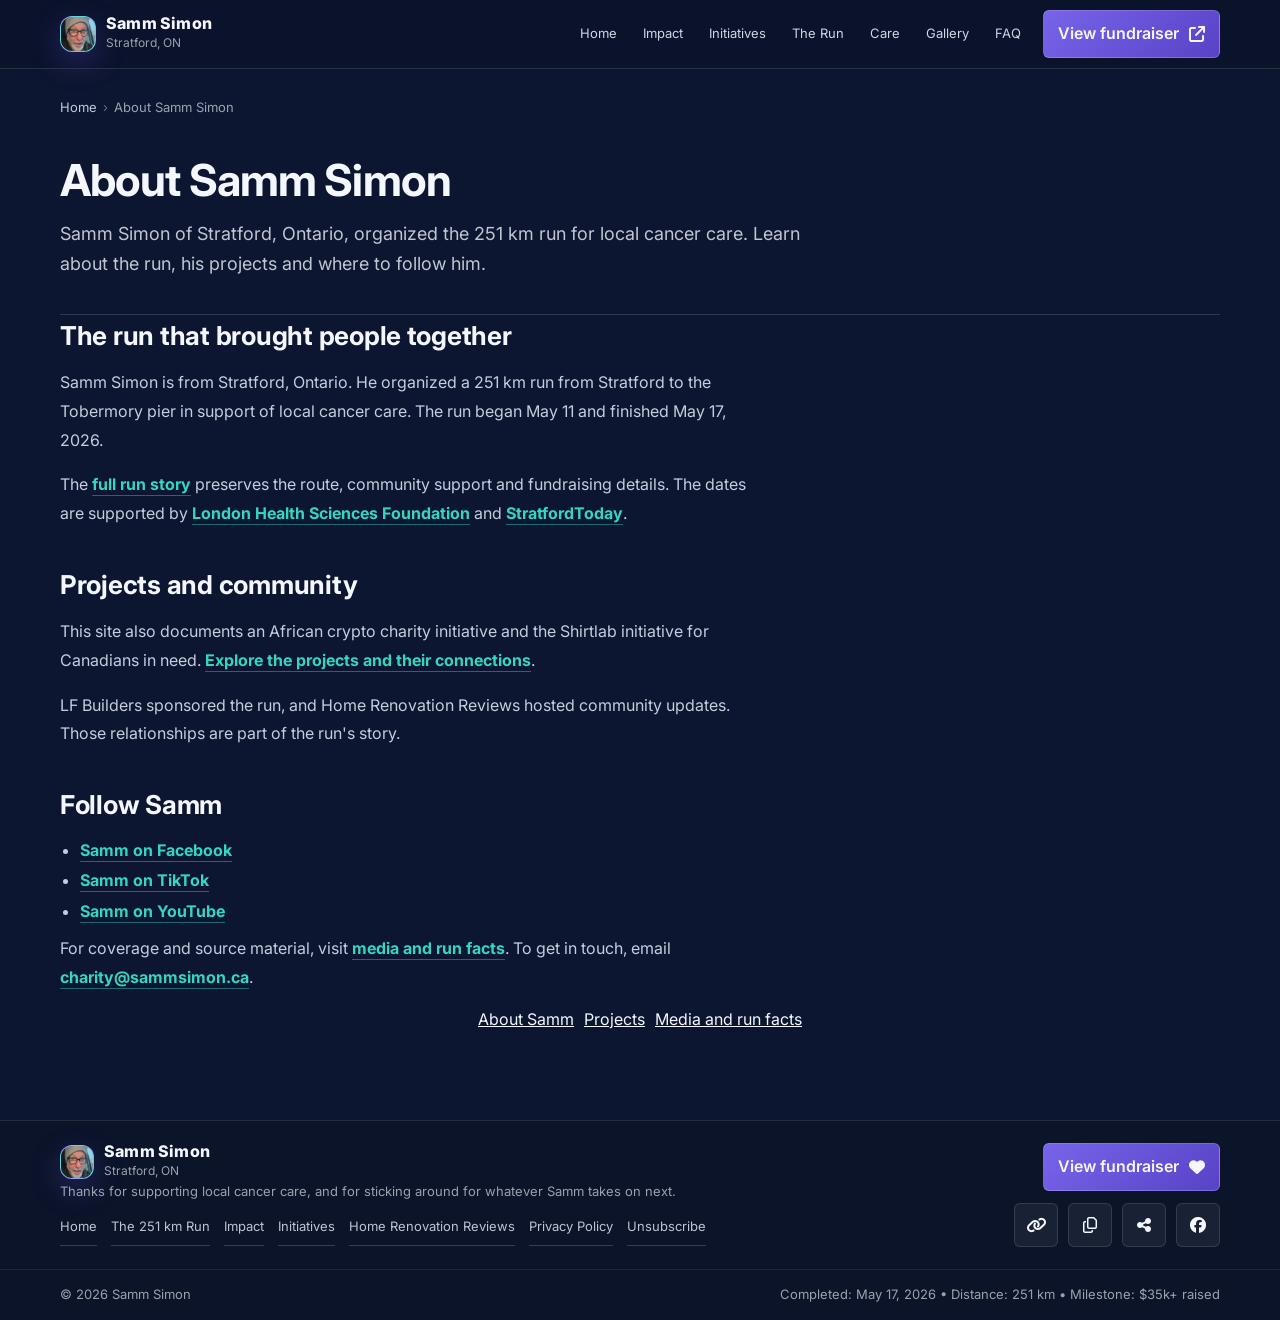
==== about.html @ cabdff44 "Preserve run references and add sourced Samm Simon hub pages" ====
<!doctype html>
<html lang="en">
	<head>
		<meta charset="utf-8" />
		<meta name="viewport" content="width=device-width, initial-scale=1" />
		<meta name="theme-color" content="#0d1630" />
		<meta name="color-scheme" content="dark" />
		<meta name="description" content="Samm Simon of Stratford, Ontario, organized the 251 km run for local cancer care. Learn about the run, his projects and where to follow him." />
		<title>About Samm Simon | Samm Simon</title>
		<link rel="canonical" href="https://sammsimon.ca/about.html" />

		<meta property="og:title" content="About Samm Simon | Samm Simon" />
		<meta property="og:description" content="Samm Simon of Stratford, Ontario, organized the 251 km run for local cancer care. Learn about the run, his projects and where to follow him." />
		<meta property="og:site_name" content="Samm Simon Charity Run" />
		<meta property="og:type" content="website" />
		<meta property="og:url" content="https://sammsimon.ca/about.html" />
		<meta property="og:image" content="https://sammsimon.ca/public/gallery/samm-meta-cancer-ribbon-responsive.png" />

		<meta name="twitter:card" content="summary_large_image" />
		<meta name="twitter:title" content="About Samm Simon | Samm Simon" />
		<meta name="twitter:description" content="Samm Simon of Stratford, Ontario, organized the 251 km run for local cancer care. Learn about the run, his projects and where to follow him." />
		<meta name="twitter:image" content="https://sammsimon.ca/public/gallery/samm-meta-cancer-ribbon-responsive.png" />

		<script type="application/ld+json">{
  "@context": "https://schema.org",
  "@type": "ProfilePage",
  "@id": "https://sammsimon.ca/about.html#webpage",
  "url": "https://sammsimon.ca/about.html",
  "name": "About Samm Simon",
  "description": "Samm Simon of Stratford, Ontario, organized the 251 km run for local cancer care. Learn about the run, his projects and where to follow him.",
  "isPartOf": {
    "@id": "https://sammsimon.ca/#website"
  },
  "about": {
    "@id": "https://sammsimon.ca/#samm"
  },
  "mainEntity": {
    "@type": "Person",
    "@id": "https://sammsimon.ca/#samm",
    "name": "Samm Simon",
    "url": "https://sammsimon.ca/"
  }
}</script>

		<link rel="icon" href="/public/gallery/samm-run-1.png" />

		<link rel="preconnect" href="https://fonts.googleapis.com" />
		<link rel="preconnect" href="https://fonts.gstatic.com" crossorigin />
		<link
			href="https://fonts.googleapis.com/css2?family=Inter:wght@400;500;600;700;800&display=swap"
			rel="stylesheet"
		/>
		<link
			href="https://fonts.googleapis.com/css2?family=Rubik:wght@400;500;600;700&display=swap"
			rel="stylesheet"
		/>

		<link
			rel="stylesheet"
			href="https://cdnjs.cloudflare.com/ajax/libs/font-awesome/6.5.2/css/all.min.css"
			integrity="sha512-SnH5WK+bZxgPHs44uWIX+LLJAJ9/2PkPKZ5QiAj6Ta86w+fsb2TkcmfRyVX3pBnMFcV7oQPJkl9QevSCWr3W6A=="
			crossorigin="anonymous"
			referrerpolicy="no-referrer"
		/>

		<link rel="stylesheet" href="/public/styles/styles.css?v=20260919-1" />
		<!-- Google tag (gtag.js) -->
		<script async src="https://www.googletagmanager.com/gtag/js?id=G-WMC7YJ90G8"></script>
		<script>
			window.dataLayer = window.dataLayer || [];
			function gtag(){dataLayer.push(arguments);}
			gtag('js', new Date());

			gtag('config', 'G-WMC7YJ90G8');
		</script>
	</head>
	<body>
		<a class="skip-link" href="#main">Skip to content</a>
		<div id="top" tabindex="-1"></div>
		<header class="site-header">
			<div class="nav-shell">
				<a class="brand" href="/" aria-label="Samm Simon home">
					<img class="brand-mark" src="/public/gallery/samm-dp.png" alt="" decoding="async" />
					<div class="brand-text">
						<div class="brand-name">Samm Simon</div>
						<div class="brand-loc">Stratford, ON</div>
					</div>
				</a>
				<nav class="site-nav" aria-label="Primary">
					<button
						class="nav-toggle"
						type="button"
						aria-label="Open navigation"
						aria-expanded="false"
						aria-controls="navLinks"
					>
						<span class="nav-toggle-lines" aria-hidden="true"></span>
					</button>
					<div class="nav-links" id="navLinks">
						<a class="nav-link" href="/">Home</a>
						<a class="nav-link" href="/#impact">Impact</a>
						<a class="nav-link" href="/#initiatives">Initiatives</a>
						<a class="nav-link" href="/#story">The Run</a>
						<a class="nav-link" href="/#care">Care</a>
						<a class="nav-link" href="/#gallery">Gallery</a>
						<a class="nav-link" href="/#faq">FAQ</a>
					</div>
				</nav>
				<div class="nav-cta">
					<a class="btn btn-primary" data-donate href="https://www.gofundme.com/f/2mspu-charity-run" target="_blank" rel="noopener noreferrer">
						View fundraiser
						<i class="fa-solid fa-arrow-up-right-from-square" aria-hidden="true"></i>
					</a>
				</div>
			</div>
		</header>

		<main id="main" class="writeup"><div class="container"><ol class="breadcrumb" aria-label="Breadcrumb"><li><a href="/">Home</a></li><li aria-current="page">About Samm Simon</li></ol><section class="writeup-hero"><h1 class="writeup-title">About Samm Simon</h1><p class="writeup-lede">Samm Simon of Stratford, Ontario, organized the 251 km run for local cancer care. Learn about the run, his projects and where to follow him.</p></section><div class="writeup-main"><section class="writeup-section"><h2>The run that brought people together</h2><p>Samm Simon is from Stratford, Ontario. He organized a 251 km run from Stratford to the Tobermory pier in support of local cancer care. The run began May 11 and finished May 17, 2026.</p><p>The <a href="initiatives/251-km-charity-run.html">full run story</a> preserves the route, community support and fundraising details. The dates are supported by <a href="https://lhsf.ca/news/stratford-man-runs-251-km-support-local-cancer-care-honour-wife">London Health Sciences Foundation</a> and <a href="https://www.stratfordtoday.ca/local-news/must-read-simon-raises-more-than-33000-with-week-long-run-from-stratford-to-tobermory-12318405">StratfordToday</a>.</p></section><section class="writeup-section"><h2>Projects and community</h2><p>This site also documents an African crypto charity initiative and the Shirtlab initiative for Canadians in need. <a href="projects.html">Explore the projects and their connections</a>.</p><p>LF Builders sponsored the run, and Home Renovation Reviews hosted community updates. Those relationships are part of the run's story.</p></section><section class="writeup-section"><h2>Follow Samm</h2><ul><li><a href="https://www.facebook.com/samm.siomon">Samm on Facebook</a></li><li><a href="https://www.tiktok.com/@sammsimon1968">Samm on TikTok</a></li><li><a href="https://www.youtube.com/@SammSimon">Samm on YouTube</a></li></ul><p>For coverage and source material, visit <a href="media.html">media and run facts</a>. To get in touch, email <a href="mailto:charity@sammsimon.ca">charity@sammsimon.ca</a>.</p></section></div><nav class="hero-ctas" aria-label="More about Samm"><a href="about.html">About Samm</a><a href="projects.html">Projects</a><a href="media.html">Media and run facts</a></nav></div></main>

		<footer class="footer" aria-label="Footer">
			<div class="container footer-grid">
				<div class="footer-left">
					<div class="brand brand-footer">
						<img class="brand-mark" src="/public/gallery/samm-dp.png" alt="" loading="lazy" decoding="async" />
						<div class="brand-text">
							<div class="brand-name">Samm Simon</div>
							<div class="brand-loc">Stratford, ON</div>
						</div>
					</div>
					<p class="fine">
						Thanks for supporting local cancer care, and for sticking around for whatever Samm takes on next.
					</p>
					<nav class="footer-links" aria-label="Footer">
						<a href="/">Home</a>
						<a href="/#story">The 251 km Run</a>
						<a href="/#impact">Impact</a>
						<a href="/#initiatives">Initiatives</a>
						<a href="https://home.renovation.reviews" target="_blank" rel="noopener noreferrer">Home Renovation Reviews</a>
						<a href="/policy.html">Privacy Policy</a>
						<a href="/unsubscribe.html">Unsubscribe</a>
					</nav>
				</div>

				<div class="footer-actions" aria-label="Footer actions">
					<a class="btn btn-primary" data-donate href="https://www.gofundme.com/f/2mspu-charity-run" target="_blank" rel="noopener noreferrer">
						View fundraiser
						<i class="fa-solid fa-heart" aria-hidden="true"></i>
					</a>

					<div class="share-row" aria-label="Share">
						<button class="iconbtn" type="button" data-copy-page aria-label="Copy page link">
							<i class="fa-solid fa-link" aria-hidden="true"></i>
						</button>
						<button class="iconbtn" type="button" data-copy-link aria-label="Copy GoFundMe link">
							<i class="fa-regular fa-copy" aria-hidden="true"></i>
						</button>
						<button class="iconbtn" type="button" data-share aria-label="Share this page">
							<i class="fa-solid fa-share-nodes" aria-hidden="true"></i>
						</button>
						<button class="iconbtn" type="button" data-share-facebook aria-label="Share on Facebook">
							<i class="fa-brands fa-facebook" aria-hidden="true"></i>
						</button>
					</div>
				</div>
			</div>

			<div class="footer-bottom">
				<div class="container footer-bottom-row">
					<span class="fine">© <span data-year></span> Samm Simon</span>
					<span class="fine">Completed: May 17, 2026 • Distance: 251 km • Milestone: $35k+ raised</span>
				</div>
			</div>
		</footer>

		<div class="toast" role="status" aria-live="polite" aria-atomic="true" hidden>
			<div class="toast-inner">
				<i class="fa-solid fa-circle-check" aria-hidden="true"></i>
				<span data-toast>Copied.</span>
			</div>
		</div>

		<nav class="social-flyout" data-social-flyout aria-label="Quick actions" aria-hidden="true">
			<a class="iconbtn" href="https://www.tiktok.com/@sammsimon1968" target="_blank" rel="noopener noreferrer" aria-label="TikTok">
				<i class="fa-brands fa-tiktok" aria-hidden="true"></i>
			</a>
			<a class="iconbtn" href="https://www.facebook.com/samm.siomon" target="_blank" rel="noopener noreferrer" aria-label="Facebook">
				<i class="fa-brands fa-facebook" aria-hidden="true"></i>
			</a>
			<a class="iconbtn" href="https://www.youtube.com/@SammSimon/shorts" target="_blank" rel="noopener noreferrer" aria-label="YouTube">
				<i class="fa-brands fa-youtube" aria-hidden="true"></i>
			</a>
			<a class="iconbtn" data-donate href="https://www.gofundme.com/f/2mspu-charity-run" target="_blank" rel="noopener noreferrer" aria-label="View fundraiser">
				<i class="fa-solid fa-heart" aria-hidden="true"></i>
			</a>
			<button class="iconbtn" type="button" data-share aria-label="Share this page">
				<i class="fa-solid fa-share-nodes" aria-hidden="true"></i>
			</button>
			<a class="iconbtn" href="#top" aria-label="Back to top">
				<i class="fa-solid fa-arrow-up" aria-hidden="true"></i>
			</a>
		</nav>

		<script src="/public/scripts/app.js?v=20260914-2" defer></script>
	</body>
</html>
---- public/styles/styles.css ----
:root{
	--bg:#0d1630;
	--bg2:#090f22;
	--card:rgba(255,255,255,.08);
	--card2:rgba(255,255,255,.11);
	--stroke:rgba(255,255,255,.18);
	/* Card surfaces (updated: less grey, more on-brand) */
	--rCard:18px;
	--rCardSm:14px;
	--card-surface:linear-gradient(180deg, rgba(139,123,255,.12), rgba(9,14,26,.34));
	--card-surface2:linear-gradient(180deg, rgba(255,255,255,.06), rgba(9,14,26,.32));
	--card-stroke:rgba(139,123,255,.18);
	--card-stroke2:rgba(56,230,209,.16);
	--text:#f4f7ff;
	--muted:rgba(244,247,255,.78);
	--muted2:rgba(244,247,255,.62);
	--brand:#8b7bff;
	--brand2:#38e6d1;
	--good:#43e3aa;
	--warn:#ffd166;
	--shadow:0 16px 60px rgba(0,0,0,.40);
	--shadow2:0 10px 30px rgba(0,0,0,.32);
	--r12:12px;
	--r16:16px;
	--r20:20px;
	--container:min(1120px,calc(100% - 32px));
	--focus:0 0 0 3px rgba(139,123,255,.48);
	--focus2:0 0 0 4px rgba(56,230,209,.30);
}

*{box-sizing:border-box}
html{scroll-behavior:smooth}

body{
	margin:0;
	font-family:Inter,system-ui,-apple-system,Segoe UI,Roboto,Arial,Helvetica,sans-serif;
	color:var(--text);
	background:
		radial-gradient(1100px 700px at 20% -10%,rgba(139,123,255,.30),transparent 55%),
		radial-gradient(900px 650px at 90% 10%,rgba(56,230,209,.22),transparent 55%),
		linear-gradient(180deg,var(--bg),var(--bg2) 70%,#070b12);
	min-height:100dvh;
	line-height:1.65;
}

:root{color-scheme:dark}

@media (max-width: 420px){
	:root{--container:min(1120px,calc(100% - 24px))}
}

img{max-width:100%;height:auto;display:block}
a{color:inherit}
button,input{font:inherit;color:inherit}

:focus-visible{outline:2px solid var(--brand2);outline-offset:4px}
[id]{scroll-margin-top:100px}

.skip-link{
	position:absolute;
	left:12px;
	top:12px;
	padding:10px 12px;
	border-radius:12px;
	background:rgba(0,0,0,.65);
	border:1px solid rgba(255,255,255,.18);
	transform:translateY(-180%);
	transition:transform .2s ease;
	z-index:9999;
}
.skip-link:focus{transform:translateY(0)}

.container{width:var(--container);margin:0 auto}

.site-header{
	position:sticky;
	top:0;
	z-index:2000;
	backdrop-filter:saturate(1.2) blur(10px);
	background:rgba(12,18,40,.62);
	border-bottom:1px solid rgba(255,255,255,.12);
}

.nav-shell{
	width:var(--container);
	margin:0 auto;
	display:grid;
	grid-template-columns:1fr auto auto;
	gap:12px;
	align-items:center;
	padding:10px 0;
}

.brand{display:flex;gap:10px;align-items:center;min-width:0}
.brand-mark{
	width:36px;height:36px;border-radius:12px;
	object-fit:cover;
	background:
		radial-gradient(circle at 30% 30%,rgba(255,255,255,.25),transparent 40%),
		linear-gradient(135deg,var(--brand),var(--brand2));
	border:1px solid rgba(255,255,255,.14);
	box-shadow:0 10px 30px rgba(124,92,255,.25);
}
.brand-text{min-width:0}
.brand-name{font-weight:800;letter-spacing:.2px;line-height:1.1}
.brand-loc{font-size:12px;color:var(--muted2)}

.site-nav{position:relative}

.nav-toggle{
	display:inline-flex;
	align-items:center;
	justify-content:center;
	width:44px;height:44px;
	border-radius:12px;
	background:rgba(255,255,255,.06);
	border:1px solid rgba(255,255,255,.12);
}
.nav-toggle:hover{background:rgba(255,255,255,.09)}

.nav-toggle-lines{
	width:20px;height:14px;position:relative;display:block;
}
.nav-toggle-lines::before,
.nav-toggle-lines::after{
	content:"";
	position:absolute;left:0;right:0;
	height:2px;border-radius:2px;
	background:rgba(255,255,255,.85);
	transform-origin:center;
	transition:transform .2s ease, top .2s ease, opacity .2s ease;
}
.nav-toggle-lines::before{top:2px}
.nav-toggle-lines::after{top:10px}

.nav-links{
	position:absolute;
	right:0;
	top:calc(100% + 10px);
	width:min(86vw,320px);
	padding:10px;
	border-radius:16px;
	background:rgba(9,14,26,.96);
	border:1px solid rgba(255,255,255,.12);
	box-shadow:var(--shadow2);
	display:none;
}
.nav-links.is-open{display:grid}

.nav-link{
	padding:10px 12px;
	border-radius:12px;
	text-decoration:none;
	color:rgba(234,240,255,.88);
	display:flex;
	align-items:center;
	justify-content:space-between;
	gap:10px;
}
.nav-link:hover{background:rgba(255,255,255,.07)}
.nav-link.is-active{background:rgba(124,92,255,.16);border:1px solid rgba(124,92,255,.25)}

.nav-cta{display:none}

.btn{
	display:inline-flex;
	align-items:center;
	justify-content:center;
	gap:10px;
	padding:10px 14px;
	border-radius:14px;
	border:1px solid rgba(255,255,255,.14);
	background:rgba(255,255,255,.06);
	text-decoration:none;
	cursor:pointer;
	user-select:none;
	transition:transform .15s ease, background .15s ease, border-color .15s ease;
}
.btn:hover{background:rgba(255,255,255,.09);border-color:rgba(255,255,255,.18);transform:translateY(-1px)}
.btn:active{transform:translateY(1px)}

.btn-lg{padding:12px 16px;border-radius:16px}

.btn-primary{
	background:linear-gradient(135deg,var(--brand),#4f46e5 60%,#1d4ed8);
	border-color:rgba(255,255,255,.18);
	box-shadow:0 14px 34px rgba(124,92,255,.22);
}
.btn-primary:hover{filter:saturate(1.08) brightness(1.03)}

.btn-ghost{
	background:rgba(255,255,255,.04);
	border-color:rgba(255,255,255,.12);
}

.iconbtn{
	display:inline-flex;
	align-items:center;
	justify-content:center;
	width:44px;height:44px;
	border-radius:14px;
	background:rgba(255,255,255,.06);
	border:1px solid rgba(255,255,255,.12);
	cursor:pointer;
	transition:transform .15s ease, background .15s ease;
	text-decoration:none;
}
.iconbtn:hover{background:rgba(255,255,255,.09)}
.iconbtn:active{transform:translateY(1px)}
a[data-donate],
button[data-donate]{
	position:relative;
	overflow:hidden;
	will-change:transform, box-shadow, filter;
	transition:
		transform .18s ease,
		box-shadow .22s ease,
		filter .22s ease;
}

a[data-donate]::before,
button[data-donate]::before{
	content:"";
	position:absolute;
	inset:-2px;
	background:radial-gradient(120px 70px at 20% 20%, rgba(255,255,255,.26), transparent 60%);
	opacity:0;
	transition:opacity .22s ease;
	pointer-events:none;
}

a[data-donate]::after,
button[data-donate]::after{
	content:"";
	position:absolute;
	inset:-2px;
	background:linear-gradient(110deg, transparent 0%, rgba(255,255,255,.32) 45%, transparent 60%);
	transform:translateX(-140%) skewX(-18deg);
	opacity:0;
	pointer-events:none;
}

@media (hover: hover){
	a[data-donate]:hover,
	button[data-donate]:hover{
		transform:translateY(-2px);
		box-shadow:0 16px 36px rgba(124,92,255,.24);
		filter:saturate(1.06) brightness(1.04);
	}

	a[data-donate]:hover::before,
	button[data-donate]:hover::before{opacity:1}

	a[data-donate]:hover::after,
	button[data-donate]:hover::after{
		opacity:1;
		animation:donateSheen 1.05s ease;
	}
}

a[data-donate]:focus-visible,
button[data-donate]:focus-visible{
	transform:translateY(-2px);
	box-shadow:var(--focus), var(--focus2), 0 16px 36px rgba(124,92,255,.22);
}

a[data-donate]:focus-visible::before,
button[data-donate]:focus-visible::before{opacity:1}

a[data-donate]:focus-visible::after,
button[data-donate]:focus-visible::after{
	opacity:1;
	animation:donateSheen 1.05s ease;
}

a[data-donate]:active,
button[data-donate]:active{
	transform:translateY(0) scale(.98);
	filter:saturate(1.02) brightness(.98);
	box-shadow:none;
}

@keyframes donateSheen{
	0%{transform:translateX(-140%) skewX(-18deg)}
	100%{transform:translateX(140%) skewX(-18deg)}
}

@media (prefers-reduced-motion: reduce){
	a[data-donate],
	button[data-donate]{transition:none}
	a[data-donate]::after,
	button[data-donate]::after{animation:none}
	@media (hover: hover){
		a[data-donate]:hover,
		button[data-donate]:hover{transform:none;filter:none;box-shadow:none}
	}
}

@media (max-width: 520px){
	.hero-ctas .iconbtn{display:none}
	
}

.is-nudge{
	animation:nudgePulse 1.25s ease-in-out infinite;
}

@keyframes nudgePulse{
	0%,100%{box-shadow:0 0 0 0 rgba(56,230,209,.0),0 0 0 0 rgba(139,123,255,.0)}
	50%{box-shadow:0 0 0 6px rgba(56,230,209,.10),0 0 0 12px rgba(139,123,255,.08)}
}

.section{padding:clamp(56px,6.5vw,76px) 0}
.section-head{display:grid;gap:clamp(10px,2.2vw,14px);margin-bottom: 50px;justify-items:center;text-align:center}
.section-title{margin:0;font-size:clamp(22px,3.8vw,36px);letter-spacing:-.01em;text-wrap:balance}
.big-bang-title{font-size:clamp(40px,4.2vw,44px);}
.section-sub{margin:0;color:var(--muted);max-width:70ch}

#gofundme .container{display:grid;place-items:center}

#gofundme .gfm-embed{
	width:30%;
	max-width:520px;
	min-width:360px;
	margin:0 auto;
	background:transparent;
}

#gofundme .gfm-embed iframe{
	width:100%;
	display:block;
	background:transparent;
}

@media (max-width: 1024px){
	#gofundme .gfm-embed{width:40%}
}

@media (max-width: 720px){
	#gofundme .gfm-embed{width:100%;max-width:520px;min-width:0}
}

.email-signup{padding:clamp(38px,5.2vw,58px) 0}

.email-signup-card{
	width:100%;
	max-width:880px;
	margin:18px auto 0;
	padding:clamp(18px,3.2vw,26px);
	text-align:center;
}

.email-signup-form{margin:0}

.email-signup-title{
	margin:0 0 10px;
	font-family:Rubik,Inter,system-ui,-apple-system,Segoe UI,Roboto,Arial,Helvetica,sans-serif;
	font-weight:700;
	letter-spacing:-.02em;
	font-size: clamp(20px, 4.2vw, 44px);
	line-height:1.15;
	color:rgba(234,240,255,.92);
}

.email-signup-subtitle{
	margin:0 auto 16px;
	max-width:70ch;
	font-family:Rubik,Inter,system-ui,-apple-system,Segoe UI,Roboto,Arial,Helvetica,sans-serif;
	color:rgba(234,240,255,.74);
	font-weight:500;
	font-size:clamp(14px,2.1vw,18px);
	line-height:1.7;
}

.email-signup-row{
	position:relative;
	max-width:720px;
	margin:0 auto;
}

.email-signup-input{
	font-family:Rubik,Inter,system-ui,-apple-system,Segoe UI,Roboto,Arial,Helvetica,sans-serif;
	display:block;
	width:100%;
	padding:18px 170px 18px 22px;
	min-height:68px;
	border-radius:20px;
	border:1px solid rgba(255,255,255,.10);
	background:rgba(9,14,26,.55);
	color:rgba(234,240,255,.92);
	box-shadow:0 20px 30px rgba(0,0,0,.18);
	outline:none;
}

.email-signup-input::placeholder{color:rgba(234,240,255,.52)}

.email-signup-input:focus-visible{
	box-shadow:var(--focus),var(--focus2),0 20px 30px rgba(0,0,0,.18);
}

.email-signup-button{
	font-family:Rubik,Inter,system-ui,-apple-system,Segoe UI,Roboto,Arial,Helvetica,sans-serif;
	position:absolute;
	right:10px;
	top:50%;
	transform:translateY(-50%);
	font-size:16px;
	font-weight:700;
	padding:14px 22px;
	border-radius:18px;
	border:none;
	cursor:pointer;
	background:linear-gradient(135deg,rgba(45,212,191,.95),rgba(56,211,159,.88));
	color:#fff;
	box-shadow:0 14px 26px rgba(45,212,191,.18);
}

.email-signup-button:hover{filter:saturate(1.05)}
.email-signup-button:active{transform:translateY(calc(-50% + 1px))}

.email-signup-honeypot{position:absolute;left:-5000px}

.email-signup-fine{
	margin:12px 0 0;
	font-family:Rubik,Inter,system-ui,-apple-system,Segoe UI,Roboto,Arial,Helvetica,sans-serif;
	color:rgba(234,240,255,.60);
	font-size:13px;
	text-align:center;
}

@media (max-width: 520px){
	.email-signup-row{display:grid;gap:10px}
	.email-signup-input{padding-right:22px;min-height:60px}
	.email-signup-button{position:static;top:auto;right:auto;transform:none;width:100%}
	.email-signup-button:active{transform:translateY(1px)}
}

.socialbar{padding:26px 0}

.socialbar-card{
    padding: clamp(22px, 4.8vw, 44px);
    display: grid;
    gap: clamp(12px, 2.4vw, 16px);
    align-items: center;
}

.socialbar-copy{display:grid;gap:4px;text-align:center}
.socialbar-title{margin:0;letter-spacing:-.01em;font-size:18px}
.socialbar-sub{margin:0;color:var(--muted);font-size:13px}

.socialbar-actions{
	display:grid;
	grid-template-columns:repeat(auto-fit, minmax(190px, 1fr));
	gap:clamp(10px,2.2vw,14px);
	align-items:stretch;
	justify-items:stretch;
}

@media (max-width: 420px){
	.socialbar-actions{grid-template-columns:repeat(auto-fit, minmax(150px, 1fr))}
}

.socialbar-action{
	position:relative;
	overflow:hidden;
	width:100%;
	display:inline-flex;
	align-items:center;
	justify-content:center;
	gap:12px;
	min-height:58px;
	padding:14px 16px;
	border-radius:var(--rCardSm);
	background:linear-gradient(180deg, rgba(255,255,255,.08), rgba(9,14,26,.26));
	border:1px solid rgba(139,123,255,.18);
	text-decoration:none;
	cursor:pointer;
	font-size:16px;
	font-weight:850;
	letter-spacing:.01em;
	color:rgba(234,240,255,.92);
	will-change:transform, box-shadow, filter;
	transition:
		transform .32s cubic-bezier(.22,1,.36,1),
		box-shadow .32s cubic-bezier(.22,1,.36,1),
		background .22s ease,
		border-color .22s ease,
		filter .32s cubic-bezier(.22,1,.36,1);
}

.socialbar-action::before{
	content:"";
	position:absolute;
	inset:-2px;
	background:radial-gradient(180px 110px at 24% 22%, rgba(255,255,255,.22), transparent 62%);
	opacity:0;
	transition:opacity .28s ease;
	pointer-events:none;
}

.socialbar-action::after{
	content:"";
	position:absolute;
	inset:-2px;
	background:linear-gradient(110deg, transparent 0%, rgba(255,255,255,.26) 45%, transparent 60%);
	transform:translateX(-140%) skewX(-18deg);
	opacity:0;
	pointer-events:none;
}

@media (hover: hover){
	.socialbar-action:hover{
		transform:translateY(-3px);
		background:linear-gradient(180deg, rgba(255,255,255,.10), rgba(9,14,26,.24));
		border-color:rgba(56,230,209,.22);
		filter:saturate(1.05) brightness(1.04);
		box-shadow:0 18px 46px rgba(0,0,0,.34), 0 0 0 1px rgba(56,230,209,.10), 0 0 26px rgba(56,230,209,.10);
	}
	.socialbar-action:hover::before{opacity:1}
	.socialbar-action:hover::after{opacity:1;animation:donateSheen 1.05s ease}
}

.socialbar-action:focus-visible{
	transform:translateY(-2px);
	border-color:rgba(56,230,209,.26);
	box-shadow:var(--focus), var(--focus2), 0 18px 46px rgba(0,0,0,.30);
}

.socialbar-action:focus-visible::before{opacity:1}
.socialbar-action:focus-visible::after{opacity:1;animation:donateSheen 1.05s ease}

.socialbar-action:active{
	transform:translateY(0) scale(.985);
	filter:saturate(1.02) brightness(.99);
	box-shadow:none;
}

.social-flyout{
	position:fixed;
	right:16px;
	bottom:16px;
	z-index:3500;
	display:flex;
	flex-wrap:nowrap;
	justify-content:flex-end;
	gap:clamp(6px,2.4vw,10px);
	padding:clamp(6px,2.4vw,10px);
	background:rgba(9,14,26,.82);
	border:1px solid rgba(255,255,255,.12);
	box-shadow:var(--shadow2);
	max-width:calc(100vw - 24px);
	overflow-x:auto;
	overflow-y:hidden;
	-webkit-overflow-scrolling:touch;
	overscroll-behavior-x:contain;
	opacity:0;
	transform:translateY(14px);
	pointer-events:none;
	transition:opacity .2s ease, transform .2s ease;
}

@supports (right: max(0px, env(safe-area-inset-right))){
	.social-flyout{
		right:max(12px, env(safe-area-inset-right));
		bottom:max(12px, env(safe-area-inset-bottom));
	}
}

.social-flyout .iconbtn{
	width:clamp(36px,10.5vw,44px);
	height:clamp(36px,10.5vw,44px);
}

.social-flyout.is-visible{
	opacity:1;
	transform:translateY(0);
	pointer-events:auto;
}

@media (max-width: 520px){
	.social-flyout{
		right:12px;
		bottom:12px;
		max-width:calc(100vw - 20px);
	}
}

@media (max-width: 380px){
	.social-flyout{
		right:10px;
		bottom:10px;
		max-width:calc(100vw - 16px);
	}
}

.hero{
	position:relative;
	padding:28px 0 18px;
	overflow:hidden;
}

.hero-grid{display:grid;gap:16px;position:relative;z-index:1}

.hero-copy{text-align:center}

.kicker{
	margin:0;
	font-size:12px;
	letter-spacing:.18em;
	text-transform:uppercase;
	color:rgba(234,240,255,.70);
}

.hero-title{
	margin:0;
	font-size:clamp(30px,6.5vw,52px);
	letter-spacing:-.02em;
	line-height:1.08;
	text-wrap:balance;
}

.hero-sub{margin:20px;color:var(--muted);max-width:62ch;font-size:clamp(14px,2.5vw,18px)}

.hero-ctas{display:flex;flex-wrap:wrap;gap:10px;margin-top:14px;justify-content:center}

.hero-ctas .btn{flex:1 1 220px}

.chips{
	display:grid;
	grid-template-columns:repeat(auto-fit, minmax(90px, 1fr));
	gap:clamp(10px,2.4vw,14px);
	margin-top:16px;
}

.chip{
	position:relative;
	overflow:hidden;
	padding:clamp(14px,2.8vw,18px);
	transform-style:preserve-3d;
	transition:transform .2s ease, border-color .2s ease, background .2s ease, box-shadow .2s ease;
}

.chip::before{
	content:"";
	position:absolute;
	inset:-1px;
	border-radius:inherit;
	background:linear-gradient(135deg,rgba(124,92,255,.24),rgba(45,212,191,.16),rgba(255,255,255,.06));
	opacity:.35;
	pointer-events:none;
	mask:
		linear-gradient(#000,#000) content-box,
		linear-gradient(#000,#000);
	-webkit-mask:
		linear-gradient(#000,#000) content-box,
		linear-gradient(#000,#000);
	padding:1px;
	mask-composite:exclude;
	-webkit-mask-composite:xor;
}

.chip::after{
	content:"";
	position:absolute;
	left:-30%;
	top:-60%;
	width:140%;
	height:220%;
	background:linear-gradient(115deg,transparent,rgba(255,255,255,.10),transparent);
	transform:translateX(-45%) rotate(8deg);
	opacity:0;
	pointer-events:none;
	transition:opacity .2s ease, transform .35s ease;
}

.chip:hover{
	transform:translateY(-2px);
	border-color:rgba(255,255,255,.18);
	box-shadow:0 16px 42px rgba(0,0,0,.36);
}

.chip:hover::after{
	opacity:1;
	transform:translateX(35%) rotate(8deg);
}

.chip:focus-visible{
	box-shadow:var(--focus),var(--focus2),0 16px 42px rgba(0,0,0,.36);
}

.chip-top{font-size:12px;color:var(--muted2);letter-spacing:.08em;text-transform:uppercase}
.chip-value{margin-top:6px;font-weight:800;font-size:14px;letter-spacing:-.01em;line-height:1.25;text-wrap:balance}

.chip-value .num{
	font-weight:950;
	letter-spacing:-.03em;
}

.trust-row{display:flex;flex-wrap:wrap;gap:10px;justify-content:center}
.trust-row[data-marquee]{
	overflow:hidden;
	width:var(--container);
	max-width:100%;
	margin:14px auto 0;
}
.trust-row[data-marquee] .trust-pill{flex:0 0 auto}

.mission-marquee{
	/* width:100%; */
	padding:12px 0;
}

.mission-marquee .trust-row[data-marquee]{
	max-width:none;
	margin:0 auto;
	padding:0 16px;
}

@media (max-width: 420px){
	.mission-marquee .trust-row[data-marquee]{padding:0 12px}
}
.trust-pill{
	display:inline-flex;align-items:center;gap:15px;
	padding:10px 12px;border-radius:999px;
	color:rgba(234,240,255,.86);
	font-weight:600;
	font-size:30px;
}

.hero-media{min-height:0}

.video-card{
	background:var(--card-surface);
	border:1px solid var(--card-stroke);
	box-shadow:var(--shadow);
	overflow:hidden;
}

.video-top{display:flex;align-items:center;justify-content:space-between;gap:10px;padding:12px 12px 10px}
.video-label{display:flex;align-items:center;gap:10px;font-weight:700}
.video-label i{color:#ff3b30}
.video-load{
	border-radius:14px;
	border:1px solid rgba(255,255,255,.14);
	background:rgba(255,255,255,.06);
	padding:10px 12px;
	display:inline-flex;gap:10px;align-items:center;
	cursor:pointer;
}
.video-load:hover{background:rgba(255,255,255,.09)}

.video-frame{position:relative;aspect-ratio:16/9;background:rgba(0,0,0,.25)}

.video-poster{
	position:absolute;inset:0;
	display:grid;place-items:center;
	width:100%;
	padding:0;
	border:0;
	cursor:pointer;
	text-align:left;
	background:
		linear-gradient(180deg,rgba(0,0,0,.10),rgba(0,0,0,.55)),
		radial-gradient(900px 520px at 20% 10%,rgba(124,92,255,.30),transparent 60%),
		radial-gradient(900px 520px at 80% 20%,rgba(45,212,191,.22),transparent 62%),
		url("/public/gallery/samm-mq-video-image-update.png");
	background-size:cover;
	background-position:center;
}

.video-poster:focus-visible{box-shadow:var(--focus),var(--focus2)}

.poster-glow{
    position: absolute;
    inset: -30%;
    background: radial-gradient(circle at 12% 24%, 
color-mix(in srgb, var(--warn) 72%, transparent), transparent 38%), radial-gradient(circle at 56% 42%, 
color-mix(in srgb, var(--brand2) 17%, transparent), transparent 4%), radial-gradient(circle at 50% 50%, 
color-mix(in srgb, var(--brand) 29%, transparent), transparent 9%), conic-gradient(from 112deg, 
color-mix(in srgb, var(--brand) 9%, transparent), 
color-mix(in srgb, var(--warn) 8%, transparent), 
color-mix(in srgb, var(--brand2) 18%, transparent), 
color-mix(in srgb, var(--brand) 2%, transparent));
    filter: blur(52px) saturate(1.12);
    opacity: .62;
    mix-blend-mode: screen;
    transform-origin: 6% 2%;
    will-change: transform, opacity, filter;
    animation: posterFlamePulse 0.2s ease-in-out infinite, posterFlameFlicker -2.66s steps(2, end) infinite, posterFlameDrift 49.8s ease-in-out infinite;
}

@keyframes posterFlamePulse{
	0%,100%{transform:scale(1);opacity:.56;filter:blur(50px) saturate(1.08)}
	50%{transform:scale(1.09);opacity:.8;filter:blur(60px) saturate(1.26)}
}

@keyframes posterFlameFlicker{
	0%{opacity:.66}
	50%{opacity:.8}
	100%{opacity:.62}
}

@keyframes posterFlameDrift{
	0%,100%{transform:translate(-1.5%,1.5%) rotate(-1deg)}
	50%{transform:translate(1.8%,-1.2%) rotate(1deg)}
}

.poster-text{position:relative;text-align:left;width:min(86%,520px)}
.poster-title{font-weight:900;letter-spacing:-.02em;font-size:clamp(18px,3.8vw,28px)}
.poster-sub{margin-top:6px;color:var(--muted)}

.noscript-frame iframe,
.video-frame iframe{
	position:absolute;
	inset:0;
	width:100%;
	height:100%;
	border:0;
}

.hero-bg{position:absolute;inset:0;pointer-events:none}
.hero-gridlines{
	position:absolute;inset:0;
	background:
		linear-gradient(to right,rgba(255,255,255,.06) 1px,transparent 1px),
		linear-gradient(to bottom,rgba(255,255,255,.06) 1px,transparent 1px);
	background-size:64px 64px;
	opacity:.08;
	mask-image:radial-gradient(circle at 50% 15%,#000 40%,transparent 70%);
}
.hero-orb{position:absolute;border-radius:999px;filter:blur(40px);opacity:.55}
.orb-a{width:320px;height:320px;left:-120px;top:-120px;background:rgba(124,92,255,.55)}
.orb-b{width:260px;height:260px;right:-120px;top:60px;background:rgba(45,212,191,.45)}
.orb-c{width:220px;height:220px;left:30%;bottom:-120px;background:rgba(56,211,159,.35)}

.story-grid{display:grid;gap:clamp(12px,2.6vw,18px)}

.story-media-grid{
	display:grid;
	gap:clamp(12px,2.4vw,18px);
	margin-top:clamp(14px,2.8vw,22px);
}

.story-widget{
	padding:clamp(16px,2.8vw,22px);
	/* border-radius:var(--rCard); */
	/* background:var(--card-surface2); */
	border-left:1px solid rgba(255,255,255,.12);
	/* box-shadow:var(--shadow2); */
	display:grid;
	gap:12px;
}

.story-widget-head{
	display:flex;
	align-items:center;
	justify-content:space-between;
	gap:12px;
	flex-wrap:wrap;
}

.story-widget h3{margin:0;font-size:18px;letter-spacing:-.01em}

.story-widget-link{
	color:rgba(56,230,209,.92);
	font-weight:700;
	text-decoration:none;
	border-bottom:1px solid rgba(56,230,209,.4);
	padding-bottom:2px;
}

.story-widget-link:hover{color:#8effef;border-bottom-color:rgba(142,255,239,.75)}

.story-widget-thumb{
	display:block;
	position:relative;
	aspect-ratio:16/9;
	overflow:hidden;
	border-radius:14px;
	border:1px solid rgba(255,255,255,.12);
	background:rgba(0,0,0,.2);
}

.story-widget-thumb img{
	position:absolute;
	inset:0;
	width:100%;
	height:100%;
	display:block;
	object-fit:cover;
}

.story-widget-frame{
	position:relative;
	aspect-ratio:16/9;
	overflow:hidden;
	border-radius:14px;
	background:rgba(0,0,0,.25);
	border:1px solid rgba(255,255,255,.12);
}

.story-widget-frame-audio{aspect-ratio:16/10}

.story-widget-frame iframe{
	position:absolute;
	inset:0;
	width:100%;
	height:100%;
	border:0;
}

.story-widget-caption{
	margin:0;
	color:rgba(234,240,255,.80);
	font-size:14px;
	line-height:1.55;
}

#care{
	position:relative;
	overflow:clip;
	isolation:isolate;
}

#care::before,
#care::after{
	content:"";
	position:absolute;
	pointer-events:none;
	z-index:0;
}

#care::before{
	inset:10% -14% auto;
	height:72%;
	background:
		radial-gradient(42% 58% at 16% 36%, rgba(56,230,209,.20), transparent 70%),
		radial-gradient(50% 60% at 84% 18%, rgba(139,123,255,.20), transparent 72%),
		radial-gradient(40% 56% at 52% 78%, rgba(251,191,36,.14), transparent 76%);
	filter:blur(30px) saturate(1.05);
	opacity:.72;
	transform:translateZ(0);
}

#care::after{
	inset:14% 4% 8%;
	border-radius:34px;
	background:
		linear-gradient(140deg, rgba(255,255,255,.05), rgba(255,255,255,0) 40%),
		repeating-linear-gradient(90deg, rgba(255,255,255,.04) 0 1px, transparent 1px 68px),
		repeating-linear-gradient(180deg, rgba(255,255,255,.03) 0 1px, transparent 1px 68px);
	mask-image:radial-gradient(120% 100% at 50% 0%, #000 55%, transparent 100%);
	opacity:.18;
}

#care .container{
	position:relative;
	z-index:1;
	padding:clamp(20px,4vw,34px);
	background:
		linear-gradient(165deg, rgba(13,22,48,.78) 0%, rgba(9,14,26,.92) 52%, rgba(6,10,18,.95) 100%),
		radial-gradient(120% 90% at 0% 0%, rgba(139,123,255,.17), transparent 58%),
		radial-gradient(110% 88% at 100% 0%, rgba(56,230,209,.14), transparent 60%);
	border:1px solid rgba(255,255,255,.10);
	box-shadow:
		0 28px 80px rgba(0,0,0,.38),
		inset 0 1px 0 rgba(255,255,255,.10),
		inset 0 -40px 90px rgba(2,6,16,.40);
	backdrop-filter:blur(8px) saturate(1.04);
	overflow:hidden;
	isolation:isolate;
}

#care .container::before,
#care .container::after{
	content:"";
	position:absolute;
	pointer-events:none;
	z-index:0;
}

#care .container::before{
	inset:0;
	border-radius:inherit;
	padding:1px;
	background:linear-gradient(130deg, rgba(56,230,209,.34), rgba(139,123,255,.28), rgba(255,255,255,.12));
	mask:
		linear-gradient(#000,#000) content-box,
		linear-gradient(#000,#000);
	-webkit-mask:
		linear-gradient(#000,#000) content-box,
		linear-gradient(#000,#000);
	mask-composite:exclude;
	-webkit-mask-composite:xor;
	opacity:.85;
}

#care .container::after{
	width:56%;
	height:48%;
	top:-18%;
	right:-8%;
	background:radial-gradient(circle at center, rgba(56,230,209,.26), rgba(56,230,209,0) 70%);
	filter:blur(30px);
	opacity:.54;
}

#care .section-head,
#care .care-grid,
#care .beneficiary-block,
#care .callout,
#care .section-divider{
	position:relative;
	z-index:1;
}

.care-grid{
	display:grid;
	gap:clamp(12px,2.4vw,16px);
	grid-template-columns:1fr;
}
@media (min-width: 560px){
	.care-grid{ grid-template-columns:repeat(2,1fr); } 
}
@media (min-width: 1024px){
	.care-grid{ grid-template-columns:repeat(4,1fr); } 
}

.care-card{
	padding:clamp(18px,3vw,22px);
	border-radius:20px;
	background:
		linear-gradient(165deg, rgba(255,255,255,.08), rgba(14,20,34,.46) 70%),
		radial-gradient(110% 90% at 0% 0%, rgba(56,230,209,.12), transparent 55%);
	border:1px solid rgba(255,255,255,.12);
	box-shadow:0 18px 42px rgba(0,0,0,.26);
	position:relative;
	overflow:hidden;
}

.care-card::after{
	content:"";
	position:absolute;
	inset:auto -10% -50% -10%;
	height:70%;
	background:radial-gradient(60% 100% at 50% 100%, rgba(139,123,255,.20), transparent 72%);
	pointer-events:none;
	opacity:.65;
}

.care-card h3{margin:0 0 8px;letter-spacing:-.01em}
.care-card p{margin:0;color:rgba(234,240,255,.80)}

.ribbon-badge{
	--rb1:rgba(124,92,255,.70);
	--rb2:rgba(45,212,191,.45);
	position:relative;
	width:44px;
	height:44px;
	border-radius:16px;
	display:grid;
	place-items:center;
	background:rgba(255,255,255,.08);
	border:1px solid rgba(255,255,255,.12);
	overflow:hidden;
	margin-bottom:10px;
}

.ribbon-badge::before{
	content:"";
	position:absolute;
	inset:-1px;
	background:
		radial-gradient(circle at 25% 20%,rgba(255,255,255,.18),transparent 55%),
		linear-gradient(135deg,var(--rb1),var(--rb2));
	opacity:.85;
	pointer-events:none;
}

.ribbon-badge i{
	position:relative;
	color:rgba(255,255,255,.92);
	filter:drop-shadow(0 10px 16px rgba(0,0,0,.35));
}

.ribbon-pink{--rb1:rgba(236,72,153,.80);--rb2:rgba(168,85,247,.45)}
.ribbon-teal{--rb1:rgba(45,212,191,.78);--rb2:rgba(59,130,246,.40)}
.ribbon-gold{--rb1:rgba(251,191,36,.85);--rb2:rgba(245,158,11,.45)}
.ribbon-lav{--rb1:rgba(167,139,250,.85);--rb2:rgba(124,92,255,.45)}

.beneficiary-block{margin-top:clamp(16px,3vw,22px)}

.beneficiary-head{
	display:grid;
	gap:6px;
	justify-items:center;
	text-align:center;
	margin-top:clamp(18px,3vw,24px);
}

.beneficiary-title{margin:0;letter-spacing:-.01em;font-size:20px}

.beneficiary-grid{
	display:grid;
	gap:clamp(12px,2.4vw,16px);
	margin-top:14px;
	grid-template-columns:1fr;
}
@media (min-width: 700px){
	.beneficiary-grid{ grid-template-columns:repeat(1,1fr); }
}
@media (min-width: 1100px){
	.beneficiary-grid{ grid-template-columns:repeat(3,1fr); } 
}

.beneficiary-card{
	padding:clamp(18px,3vw,22px);
	display:grid;
	gap:15px;
	border-radius:20px;
	background:
		linear-gradient(170deg, rgba(255,255,255,.07), rgba(12,18,32,.44) 72%),
		radial-gradient(120% 85% at 100% 0%, rgba(56,230,209,.10), transparent 58%);
	border:1px solid rgba(255,255,255,.11);
	box-shadow:0 16px 40px rgba(0,0,0,.24);
}

.beneficiary-top{display:flex;align-items:center;justify-content:space-between;gap:12px}

.beneficiary-id{display:flex;align-items:center;gap:12px;min-width:0}

.beneficiary-text{min-width:0}

.beneficiary-name{font-weight:950;letter-spacing:-.01em;line-height:1.15}
.beneficiary-sub{font-size:13px;color:var(--muted2);margin-top:2px}

.beneficiary-points{
	margin:0;
	padding:0;
	list-style:none;
	display:grid;
	gap:10px;
}

.beneficiary-points li{
	display:flex;
	gap:10px;
	align-items:flex-start;
	color:rgba(234,240,255,.80);
	font-size: 1rem;
}

.beneficiary-points i{color:rgba(234,240,255,.70);margin-top:2px}

@media (max-width: 520px){
	.beneficiary-top{align-items:flex-start}
	#care::after{inset:16% 2% 10%}
	#care .container{padding:clamp(16px,4.8vw,24px);}
}

.card{
	padding:clamp(30px,3vw,22px);
	border:1px solid var(--card-stroke);
	box-shadow:0 10px 30px rgba(0,0,0,.24);
}

.card h3{margin:0 0 10px;font-size:18px;letter-spacing:-.01em}
.card p{margin:0 0 10px;color:rgba(234,240,255,.80)}
.card p:last-child{margin-bottom:0}

.checks{margin:12px;padding:0;list-style:none;display:grid;gap:10px}
.checks i{color:var(--good)}

.fine{color:var(--muted2);font-size:13px;margin:0}

.countdown-wrap{
    padding: clamp(18px, 3vw, 22px);
    display: grid;
    gap: clamp(14px, 2.8vw, 18px);
}

.scroll-runner{
	position:fixed;
	right:clamp(8px,1.8vw,20px);
	top:120px;
	width:clamp(34px,4.2vw,46px);
	height:clamp(34px,4.2vw,46px);
	z-index:3200;
	pointer-events:none;
	opacity:0;
	transform:translateX(8px) scale(.92);
	transition:opacity .22s ease, transform .22s ease;
	will-change:top, transform, opacity;
}

.scroll-runner.is-visible{
	opacity:.96;
	transform:translateX(0) scale(1);
}

.scroll-runner-shell{
	position:relative;
	width:100%;
	height:100%;
	display:grid;
	place-items:center;
	border-radius:999px;
	border:1px solid rgba(255,255,255,.20);
	background:linear-gradient(145deg, rgba(139,123,255,.78), rgba(56,230,209,.72));
	box-shadow:0 10px 22px rgba(0,0,0,.34), 0 0 0 1px rgba(255,255,255,.08) inset;
	animation:runnerFloat 1.1s ease-in-out infinite;
	overflow:visible;
}

.scroll-runner-shell::before,
.scroll-runner-shell::after{
	content:"";
	position:absolute;
	left:-16px;
	top:50%;
	height:2px;
	border-radius:999px;
	transform:translateY(-50%);
	background:linear-gradient(90deg, transparent, rgba(56,230,209,.72));
	opacity:.75;
	animation:runnerTrail .5s linear infinite;
}

.scroll-runner-shell::before{width:14px}
.scroll-runner-shell::after{width:8px;left:-10px;animation-delay:.16s;opacity:.58}

.scroll-runner-icon{
	font-size:clamp(14px,1.8vw,20px);
	color:rgba(246,250,255,.98);
	filter:drop-shadow(0 3px 8px rgba(0,0,0,.34));
	transform-origin:center;
	animation:runnerStride .36s ease-in-out infinite, runnerLean .9s ease-in-out infinite;
}

.scroll-runner.is-reverse .scroll-runner-icon{transform:scaleX(-1)}
.scroll-runner.is-reverse .scroll-runner-shell::before,
.scroll-runner.is-reverse .scroll-runner-shell::after{
	left:auto;
	right:-16px;
	background:linear-gradient(270deg, transparent, rgba(56,230,209,.72));
}

@keyframes runnerStride{
	0%,100%{translate:0 0}
	50%{translate:0 -1px}
}

@keyframes runnerLean{
	0%,100%{rotate:0deg}
	50%{rotate:-6deg}
}

@keyframes runnerFloat{
	0%,100%{transform:translateY(0)}
	50%{transform:translateY(-2px)}
}

@keyframes runnerTrail{
	0%{opacity:.15;transform:translateY(-50%) scaleX(.55)}
	100%{opacity:.85;transform:translateY(-50%) scaleX(1)}
}

@media (max-width: 520px){
	.scroll-runner{
		right:8px;
		width:36px;
		height:36px;
	}
}

@media (prefers-reduced-motion: reduce){
	.scroll-runner,
	.scroll-runner-shell,
	.scroll-runner-icon,
	.scroll-runner-shell::before,
	.scroll-runner-shell::after{
		animation:none !important;
		transition:none !important;
	}
}

.countdown-grid{
	display:grid;
	grid-template-columns:repeat(2,1fr);
	gap:clamp(10px,2.2vw,14px);
}

.timebox{
	padding:clamp(14px,2.6vw,18px);
	border-radius:18px;
	background:rgba(9,14,26,.55);
	border:1px solid rgba(255,255,255,.12);
}

.timeval{font-weight:900;font-size:clamp(22px,5vw,34px);letter-spacing:-.03em}
.timelabel{margin-top:2px;color:var(--muted2);font-size:12px;letter-spacing:.12em;text-transform:uppercase}

.countdown-actions{display:flex;flex-wrap:wrap;gap:10px;justify-content:center}

.community-onboarding{padding-top:clamp(12px,2vw,24px)}

.community-widget{
	position:relative;
	display:grid;
	gap:clamp(18px,3vw,28px);
	padding:clamp(22px,4vw,34px);
	overflow:hidden;
}

.community-widget::before{
	content:"";
	position:absolute;
	inset:0;
	pointer-events:none;
}

.community-copy,
.community-panel{
	position:relative;
	z-index:1;
}

.community-copy{display:grid;gap:16px}

.community-eyebrow{
	display:inline-flex;
	align-items:center;
	justify-content:center;
	width:fit-content;
	padding:8px 12px;
	border-radius:999px;
	background:rgba(56,230,209,.10);
	border:1px solid rgba(56,230,209,.20);
	color:rgba(234,240,255,.90);
	font-size:12px;
	font-weight:800;
	letter-spacing:.14em;
	text-transform:uppercase;
}

.community-points{
	display:grid;
	gap:10px;
}

.community-point{
	display:flex;
	align-items:flex-start;
	gap:12px;
	padding:14px 16px;
	border-radius:18px;
	background:rgba(255,255,255,.05);
	border:1px solid rgba(255,255,255,.10);
	color:rgba(234,240,255,.88);
}

.community-point i{
	margin-top:2px;
	color:var(--brand2);
	font-size:15px;
}

.community-actions{
	display:flex;
	flex-wrap:wrap;
	gap:12px;
}

.community-actions .btn{
	flex:1 1 220px;
	min-height:54px;
}
/* the primary Home Renovation Reviews link gets its own row so its label never wraps */
.community-actions .btn-primary{flex-basis:100%}

.community-panel{
	display:grid;
	gap:18px;
	padding:clamp(18px,3vw,24px);
	background:linear-gradient(180deg, rgba(255,255,255,.08), rgba(9,14,26,.34));
	border:1px solid rgba(139,123,255,.20);
	box-shadow:0 18px 44px rgba(0,0,0,.24);
	backdrop-filter:blur(10px);
}

.community-panel-top{
	display:flex;
	align-items:center;
	justify-content:space-between;
	gap:12px;
	flex-wrap:wrap;
}

.community-branding{
	display:flex;
	align-items:center;
	gap:12px;
}

.community-logo{
	display:grid;
	place-items:center;
	width:48px;
	height:48px;
	border-radius:16px;
	background:linear-gradient(135deg, rgba(139,123,255,.98), rgba(56,230,209,.88));
	box-shadow:0 14px 30px rgba(56,230,209,.18);
	color:#08101f;
	font-family:Rubik,Inter,system-ui,-apple-system,Segoe UI,Roboto,Arial,Helvetica,sans-serif;
	font-size:15px;
	font-weight:800;
	letter-spacing:.08em;
}

.community-panel-title{
	font-family:Rubik,Inter,system-ui,-apple-system,Segoe UI,Roboto,Arial,Helvetica,sans-serif;
	font-size:18px;
	font-weight:700;
	letter-spacing:-.02em;
	color:rgba(234,240,255,.94);
}

.community-panel-subtitle{
	color:var(--muted2);
	font-size:13px;
	letter-spacing:.08em;
	text-transform:uppercase;
}

.community-steps{display:grid;gap:12px}

.community-step{
	display:grid;
	grid-template-columns:auto 1fr;
	gap:12px;
	align-items:flex-start;
	padding:14px 0;
	border-top:1px solid rgba(255,255,255,.08);
}

.community-step:first-child{padding-top:0;border-top:0}

.community-step-num{
	display:grid;
	place-items:center;
	width:34px;
	height:34px;
	border-radius:999px;
	background:rgba(56,230,209,.12);
	border:1px solid rgba(56,230,209,.22);
	color:rgba(234,240,255,.92);
	font-weight:800;
	font-size:14px;
}

.community-step h3{
	margin:0 0 4px;
	font-size:16px;
	letter-spacing:-.01em;
}

.community-step p{
	margin:0;
	color:rgba(234,240,255,.76);
	font-size:14px;
	line-height:1.6;
}

.community-links{
	display:grid;
	grid-template-columns:repeat(2, minmax(0, 1fr));
	gap:10px;
}

.community-link{
	display:inline-flex;
	align-items:center;
	justify-content:center;
	min-height:48px;
	padding:12px 14px;
	border-radius:16px;
	background:rgba(255,255,255,.05);
	border:1px solid rgba(255,255,255,.10);
	text-decoration:none;
	font-weight:700;
	color:rgba(234,240,255,.90);
	transition:transform .18s ease, background .18s ease, border-color .18s ease;
}

.community-link:hover{
	transform:translateY(-1px);
	background:rgba(255,255,255,.08);
	border-color:rgba(56,230,209,.22);
}

.progress-grid{display:grid;gap:12px}

.card-row{display:flex;align-items:center;justify-content:space-between;gap:10px;margin-bottom:12px}
.badge{
	font-size:12px;
	padding:6px 10px;
	border-radius:999px;
	background:rgba(45,212,191,.10);
	border:1px solid rgba(45,212,191,.22);
	color:rgba(234,240,255,.90);
	white-space:nowrap;
}

.fields{display:grid;gap:10px;grid-template-columns:1fr}
.field{display:grid;gap:6px}
.field span{font-size:12px;color:var(--muted2);letter-spacing:.06em;text-transform:uppercase}
.field input{
	width:100%;
	padding:10px 12px;
	border-radius:14px;
	background:rgba(255,255,255,.06);
	border:1px solid rgba(255,255,255,.14);
	outline:none;
}
.field input:focus-visible{box-shadow:var(--focus),var(--focus2)}

.meter{margin-top:12px;display:grid;gap:10px}
.meter-bar{
	height:12px;
	border-radius:999px;
	background:rgba(255,255,255,.08);
	border:1px solid rgba(255,255,255,.10);
	overflow:hidden;
}
.meter-fill{
	height:100%;
	width:0%;
	border-radius:999px;
	background:linear-gradient(90deg,var(--brand),var(--brand2));
}
.meter-meta{display:flex;align-items:center;justify-content:space-between;gap:10px}
.meter-text{color:rgba(234,240,255,.78);font-weight:600;font-size:13px}

.callout{
	margin-top:14px;
	padding:16px;
	display:grid;
	gap:12px;
	align-items:center;
}
.callout-icon{width:44px;height:44px;border-radius:16px;display:grid;place-items:center;background:rgba(255,255,255,.08);border:1px solid rgba(255,255,255,.12)}
.callout-copy h3{margin:0 0 6px;letter-spacing:-.01em}
.callout-copy p{margin:0;color:var(--muted)}
.callout-actions{display:flex;gap:10px;flex-wrap:wrap;justify-content:center}

.section-divider{
	border:0;
	height:38px;
	width:min(1100px,92vw);
	margin:clamp(13px,5vw,10px) auto;
	/* background:linear-gradient(90deg, transparent, rgba(124,92,255,.20), rgba(45,212,191,.18), rgba(255,255,255,.10), rgba(45,212,191,.18), rgba(124,92,255,.20), transparent); */
	filter:drop-shadow(0 10px 18px rgba(0,0,0,.35));
	position:relative;
	opacity:.9;
}

.section-divider::before{
	content:"";
	position:absolute;
	left:50%;
	top:50%;
	transform:translate(-50%,-56%);
	width:18px;
	height:27px;
	background-image:url("data:image/svg+xml,%3Csvg%20width%3D%27200%27%20height%3D%27300%27%20viewBox%3D%270%200%20200%20300%27%20xmlns%3D%27http%3A//www.w3.org/2000/svg%27%3E%3Cpath%20d%3D%27M100%2C20%20C140%2C20%20170%2C60%20170%2C100%20C170%2C130%20150%2C170%20120%2C200%20L160%2C280%20L110%2C280%20L85%2C230%20L60%2C280%20L10%2C280%20L50%2C200%20C20%2C170%200%2C130%200%2C100%20C0%2C60%2030%2C20%2070%2C20%20Z%20M100%2C60%20C85%2C60%2070%2C75%2070%2C95%20C70%2C115%2085%2C140%20100%2C165%20C115%2C140%20130%2C115%20130%2C95%20C130%2C75%20115%2C60%20100%2C60%20Z%27%20fill%3D%27black%27%20stroke%3D%27black%27%20stroke-width%3D%272%27/%3E%3C/svg%3E");
	background-repeat:no-repeat;
	background-size:100% 100%;
	background-position:center;
	filter:invert(1) brightness(1.04) drop-shadow(0 2px 8px rgba(56,230,209,.34));
	opacity:.86;
	pointer-events:none;
	z-index:1;
	animation:ribbonBob 2.9s ease-in-out infinite, ribbonGlow 2.9s ease-in-out infinite;
}

.section-divider::after{
	content:"";
	position:absolute;
	left:50%;
	top:50%;
	transform:translate(-50%,-50%);
	width:min(680px,70vw);
	height:14px;
	background:radial-gradient(circle at center, rgba(45,212,191,.18), transparent 70%);
	pointer-events:none;
}

@keyframes ribbonBob{
	0%,100%{transform:translate(-50%,-56%) scale(1)}
	50%{transform:translate(-50%,-63%) scale(1.06)}
}

@keyframes ribbonGlow{
	0%,100%{opacity:.72}
	50%{opacity:.96}
}

.route-card{
	padding:clamp(18px,3vw,22px);
	position:relative;
	overflow:hidden;
}

.route-card::before{
	content:"";
	position:absolute;
	inset:-2px;
	border-radius:inherit;
	background:linear-gradient(
		135deg,
		rgba(124,92,255,.55),
		rgba(45,212,191,.45),
		rgba(56,211,159,.40),
		rgba(124,92,255,.55)
	);
	background-size:220% 220%;
	opacity:.35;
	pointer-events:none;
	animation:routeBorderShift 8s ease-in-out infinite;
	mask:
		linear-gradient(#000,#000) content-box,
		linear-gradient(#000,#000);
	-webkit-mask:
		linear-gradient(#000,#000) content-box,
		linear-gradient(#000,#000);
	padding:2px;
	mask-composite:exclude;
	-webkit-mask-composite:xor;
}

@keyframes routeBorderShift{
	0%{background-position:0% 50%}
	50%{background-position:100% 50%}
	100%{background-position:0% 50%}
}

.route-card::after{
	content:"";
	position:absolute;
	inset:-1px;
	border-radius:inherit;
	background:linear-gradient(135deg,rgba(124,92,255,.25),rgba(45,212,191,.16),rgba(255,255,255,.06));
	opacity:.35;
	pointer-events:none;
	mask:
		linear-gradient(#000,#000) content-box,
		linear-gradient(#000,#000);
	-webkit-mask:
		linear-gradient(#000,#000) content-box,
		linear-gradient(#000,#000);
	padding:1px;
	mask-composite:exclude;
	-webkit-mask-composite:xor;
}

.route-figure{margin:0;display:grid;gap:12px;justify-items:center}
.route-img{
	width:100%;
	margin:0 auto;
	height:auto;
	display:block;
	border-radius:20px;
	border:1px solid rgba(255,255,255,.10);
	background:rgba(9,14,26,.35);
	box-shadow:0 18px 45px rgba(0,0,0,.35);
}
.route-card.route-image{margin-left:auto;margin-right:auto}
.route-caption{
	text-align:center;
	color:rgba(234,240,255,.82);
	font-weight:800;
	letter-spacing:-.01em;
	font-size:clamp(10px,2.1vw,15px);
}

.route-card.popout{
	will-change:transform;
}

@media (prefers-reduced-motion: reduce){
	.route-card::before{animation:none}
}

.route-legend{display:flex;flex-wrap:wrap;gap:10px;margin-bottom:12px;justify-content:center}
.legend-pill{
	display:inline-flex;align-items:center;gap:10px;
	padding:10px 12px;border-radius:999px;
	background:rgba(9,14,26,.55);
	border:1px solid rgba(255,255,255,.12);
	color:rgba(234,240,255,.86);
	font-weight:700;font-size:13px;
}

.dot{width:10px;height:10px;border-radius:999px}
.dot-a{background:linear-gradient(180deg,#a78bfa,#7c5cff)}
.dot-b{background:linear-gradient(180deg,#5eead4,#2dd4bf)}
.dot-c{background:linear-gradient(180deg,#86efac,#38d39f)}

.route-line{position:relative;padding:24px 10px 10px;min-height:152px}
.route-path{
	position:absolute;
	left:14px;right:14px;
	top:54px;
	height:10px;
	border-radius:999px;
	background:
		linear-gradient(90deg,rgba(124,92,255,.80),rgba(45,212,191,.75),rgba(56,211,159,.75));
	filter:drop-shadow(0 10px 20px rgba(0,0,0,.35));
}

.node{
	position:absolute;
	top:22px;
	background:transparent;
	border:0;
	padding:10px 8px;
	cursor:pointer;
	text-align:center;
	color:rgba(234,240,255,.92);
	border-radius:16px;
	transition:transform .15s ease, background .15s ease;
}

.node:hover{transform:translateY(-1px)}
.node:active{transform:translateY(0)}
.node:focus-visible{box-shadow:var(--focus),var(--focus2)}

.node-dot{
	display:inline-block;
	width:20px;height:20px;
	border-radius:999px;
	background:rgba(9,14,26,.85);
	border:1px solid rgba(255,255,255,.24);
	box-shadow:0 10px 25px rgba(0,0,0,.35);
	position:relative;
}

.node-dot::after{
	content:"";
	position:absolute;
	inset:4px;
	border-radius:999px;
	opacity:.9;
}

.node-label{display:block;margin-top:8px;font-weight:800;font-size:13px;letter-spacing:-.01em}

.node-a{left:6%}
.node-b{left:50%;transform:translateX(-50%)}
.node-c{right:6%}

.node-a .node-dot{outline:2px solid rgba(124,92,255,.45)}
.node-b .node-dot{outline:2px solid rgba(45,212,191,.35)}
.node-c .node-dot{outline:2px solid rgba(56,211,159,.35)}

.node-a .node-dot::after{background:linear-gradient(180deg,rgba(167,139,250,.95),rgba(124,92,255,.9))}
.node-b .node-dot::after{background:linear-gradient(180deg,rgba(94,234,212,.92),rgba(45,212,191,.88))}
.node-c .node-dot::after{background:linear-gradient(180deg,rgba(134,239,172,.92),rgba(56,211,159,.88))}

.tooltip{
	position:absolute;
	left:50%;
	transform:translateX(-50%);
	top:calc(100% + 10px);
	min-width:min(76vw,260px);
	padding:10px 12px;
	border-radius:14px;
	background:rgba(9,14,26,.95);
	border:1px solid rgba(255,255,255,.12);
	box-shadow:var(--shadow2);
	color:rgba(234,240,255,.86);
	opacity:0;
	pointer-events:none;
	transition:opacity .15s ease, transform .15s ease;
}

.tooltip::before{
	content:"";
	position:absolute;
	top:-6px;
	left:50%;
	width:12px;
	height:12px;
	transform:translateX(-50%) rotate(45deg);
	background:rgba(9,14,26,.95);
	border-left:1px solid rgba(255,255,255,.12);
	border-top:1px solid rgba(255,255,255,.12);
}

.node:hover .tooltip,
.node:focus-visible .tooltip{
	opacity:1;
	transform:translateX(-50%) translateY(-2px);
}

.node.is-active{background:rgba(255,255,255,.05)}
.node.is-active .tooltip{
	opacity:1;
	pointer-events:auto;
	transform:translateX(-50%) translateY(-2px);
}

.node-a .tooltip{left:0;transform:none}
.node-a:hover .tooltip,
.node-a:focus-visible .tooltip{transform:translateY(-2px)}
.node-c .tooltip{left:auto;right:0;transform:none}
.node-c:hover .tooltip,
.node-c:focus-visible .tooltip{transform:translateY(-2px)}

#care .care-card,
#care .beneficiary-card{
	transition: transform .32s cubic-bezier(.22,1,.36,1), border-color .24s ease;
}

#care .care-card.is-emph,
#care .beneficiary-card.is-emph{
	will-change: transform;
	border-color: rgba(124,92,255,.35);
	position: relative;
	z-index: 2;
}

@media (hover: none){
	.btn:hover{transform:none}
	.iconbtn:hover{transform:none}
}

@media (prefers-reduced-motion: reduce){
	html{scroll-behavior:auto}
	*,*::before,*::after{
		animation-duration:0.001ms !important;
		animation-iteration-count:1 !important;
		transition-duration:0.001ms !important;
		scroll-behavior:auto !important;
	}
}
.node-c.is-active .tooltip{transform:translateY(-2px)}

.route-note{margin-top:12px;display:flex;align-items:center;justify-content:center;gap:10px;color:rgba(234,240,255,.78)}
.route-note i{color:rgba(234,240,255,.70);margin-top:2px}

@media (max-width: 620px){
	.route-line{
		padding:8px 0 0;
		min-height:0;
		display:grid;
		gap:12px;
	}
	.route-path{
		left:18px;
		right:auto;
		top:8px;
		bottom:8px;
		width:10px;
		height:auto;
	}
	.node{
		position:relative;
		top:auto;
		left:auto;
		right:auto;
		transform:none;
		text-align:left;
		padding:12px 12px 12px 52px;
		min-height:56px;
		width:100%;
		background:rgba(9,14,26,.28);
		border:1px solid rgba(255,255,255,.10);
	}
	.node-dot{
		position:absolute;
		left:12px;
		top:18px;
	}
	.node-label{margin-top:0;font-size:14px}
	.tooltip{
		position:static;
		transform:none;
		opacity:0;
		max-height:0;
		overflow:hidden;
		padding:0;
		margin-top:0;
		border:0;
		background:transparent;
		box-shadow:none;
		transition:opacity .15s ease, max-height .2s ease;
	}
	.tooltip::before{display:none}
	.node:hover .tooltip,
	.node:focus-visible .tooltip{opacity:0;max-height:0}
	.node.is-active .tooltip{
		opacity:1;
		max-height:160px;
		margin-top:8px;
		padding:10px 12px;
		border-radius:14px;
		background:rgba(9,14,26,.95);
		border:1px solid rgba(255,255,255,.12);
		box-shadow:var(--shadow2);
	}
}

.gallery-grid{display:grid;gap:clamp(30px,2.6vw,18px)}

.gcard{
	margin:0;
	overflow:hidden;
	border:1px solid var(--card-stroke);
	background:var(--card-surface2);
	box-shadow:0 12px 38px rgba(0,0,0,.30);
}

.gimg{aspect-ratio:16/11;background-size:cover;background-position:center;position:relative}
.gimg-link{display:block}
.gimg::after{
	content:"";
	position:absolute;inset:0;
	background:linear-gradient(180deg,transparent,rgba(0,0,0,.55));
}

.gi-1{background-image:linear-gradient(135deg,rgba(124,92,255,.25),rgba(45,212,191,.12)),url("/public/gallery/samm-run-1.png")}
.gi-2{background-image:radial-gradient(700px 380px at 20% 30%,rgba(45,212,191,.22),transparent 60%),url("/public/gallery/samm-run-2.png")}
.gi-3{background-image:radial-gradient(700px 420px at 60% 20%,rgba(124,92,255,.22),transparent 60%),url("/public/gallery/samm-run-3.png")}
.gi-4{background-image:radial-gradient(700px 420px at 60% 20%,rgba(56,211,159,.20),transparent 60%),url("/public/gallery/samm-run-4.png")}

.gcard figcaption{padding:clamp(14px,2.6vw,18px)}
.gtitle{font-weight:900;letter-spacing:-.005em;text-wrap:balance}
.gsub{margin-top:4px;color:var(--muted)}

.microcta{
	margin-top:14px;
	padding:clamp(16px,3vw,20px);
	display:grid;
	gap:clamp(12px,2.8vw,16px);
	align-items:center;
}

.microcta-copy h3{margin:0 0 6px;letter-spacing:-.01em}
.microcta-copy p{margin:0;color:var(--muted)}
.microcta-actions{display:flex;gap:10px;flex-wrap:wrap;align-items:center;justify-content:center}

.sponsor-table-wrap{
	position:relative;
	overflow:hidden;
	background:
		radial-gradient(680px 260px at 12% -4%, rgba(139,123,255,.18), transparent 62%),
		radial-gradient(620px 300px at 100% 100%, rgba(56,230,209,.16), transparent 60%),
		linear-gradient(180deg, rgba(12,19,40,.86), rgba(8,13,24,.92));
	border:1px solid rgba(255,255,255,.10);
	box-shadow:0 20px 60px rgba(0,0,0,.34);
	backdrop-filter:blur(12px);
}

.sponsor-table-wrap::before{
	content:"";
	position:absolute;
	inset:0;
	background:linear-gradient(120deg, rgba(255,255,255,.06), transparent 22%, transparent 78%, rgba(255,255,255,.03));
	pointer-events:none;
}

.sponsor-table{
	position:relative;
	z-index:1;
	width:100%;
	border-collapse:collapse;
	border-spacing:0;
}

.sponsor-table-caption{
	padding:20px 22px 0;
	text-align:left;
	color:rgba(234,240,255,.68);
	font-size:13px;
	letter-spacing:.12em;
	text-transform:uppercase;
	font-weight:800;
	caption-side:top;
}

.sponsor-table thead th{
	padding:18px 22px;
	text-align:left;
	font-size:12px;
	letter-spacing:.12em;
	text-transform:uppercase;
	font-weight:800;
	color:rgba(234,240,255,.64);
	border-bottom:1px solid rgba(255,255,255,.10);
	white-space:nowrap;
}

.sponsor-table tbody tr{
	cursor:pointer;
	transition:background .18s ease, transform .18s ease;
	outline:none;
}

.sponsor-table tbody tr + tr td{
	border-top:1px solid rgba(255,255,255,.08);
}

.sponsor-table tbody tr:hover{
	background:rgba(255,255,255,.04);
}

.sponsor-table tbody tr:focus-visible{
	background:rgba(56,230,209,.08);
	box-shadow:inset 0 0 0 1px rgba(56,230,209,.18);
}

.sponsor-table td{
	padding:20px 22px;
	vertical-align:middle;
	color:rgba(234,240,255,.86);
	font-size:15px;
	line-height:1.6;
	word-break:break-word;
}

.sponsor-cell-brand{
	display:flex;
	align-items:center;
	gap:14px;
	min-width:0;
}

.sponsor-table-favicon{
	width:24px;
	height:24px;
	border-radius:7px;
	object-fit:cover;
	background:#fff;
	box-shadow:0 10px 20px rgba(0,0,0,.20);
	flex:0 0 auto;
}

.sponsor-cell-name{
	font-weight:800;
	letter-spacing:-.01em;
	color:rgba(244,247,255,.96);
}

.sponsor-cell-meta{
	margin-top:2px;
	font-size:13px;
	color:rgba(234,240,255,.60);
}

.sponsor-table-tag{
	display:inline-flex;
	align-items:center;
	justify-content:center;
	min-height:30px;
	padding:6px 10px;
	/* border-radius:999px;
	background:rgba(56,230,209,.12);
	border:1px solid rgba(56,230,209,.20); */
	color:rgba(244,247,255,.92);
	font-size:11px;
	font-weight:800;
	letter-spacing:.10em;
	text-transform:uppercase;
	white-space:normal;
}

.sponsor-table-link{
	display:inline-flex;
	align-items:center;
	justify-content:flex-end;
	min-height:40px;
	padding:10px 14px;
	color:rgba(244,247,255,.92);
	font-weight:700;
	text-decoration:none;
	white-space:normal;
	transition:transform .18s ease, background .18s ease, border-color .18s ease;
}

.sponsor-table-link:hover{
	transform:translateY(-1px);
	background:rgba(2, 42, 87, 0.09);
	border-color:rgba(56,230,209,.22);
}

@media (max-width: 450px) {
	.sponsor-table-link {
		background: linear-gradient(76deg, transparent, rgba(124, 92, 255, -7.8), rgba(45, 212, 189, -1.82), rgba(255, 255, 255, -0.9), rgba(45, 212, 191, .18), rgba(124, 92, 255, .20), transparent);
	}
	
}

@media (max-width: 900px){
	.sponsor-table-wrap{
		overflow:visible;
		border-radius:22px;
	}

	.sponsor-table-caption{
		padding:16px 16px 0;
		font-size:11px;
	}

	.sponsor-table thead{
		position:absolute;
		width:1px;
		height:1px;
		padding:0;
		margin:-1px;
		overflow:hidden;
		clip:rect(0, 0, 0, 0);
		white-space:nowrap;
		border:0;
	}

	.sponsor-table,
	.sponsor-table tbody,
	.sponsor-table tr,
	.sponsor-table td{
		display:block;
		width:100%;
	}

	.sponsor-table tbody tr{
		padding:18px;
		display:grid;
		gap:8px;
	}

	.sponsor-table tbody tr + tr td{
		border-top:0;
	}

	.sponsor-table tbody tr + tr{
		border-top:1px solid rgba(255,255,255,.08);
	}

	.sponsor-table td{
		padding:8px 0;
		font-size:14px;
	}

	.sponsor-table td::before{
		content:attr(data-label);
		display:block;
		margin-bottom:4px;
		font-size:11px;
		letter-spacing:.10em;
		text-transform:uppercase;
		font-weight:800;
		color:rgba(234,240,255,.56);
	}

	.sponsor-table td:first-child{
		padding-top:0;
	}

	.sponsor-table td:last-child{
		padding-bottom:0;
	}

	.sponsor-table-link{
		width:100%;
		min-height:44px;
	}

	.sponsor-cell-brand{
		align-items:flex-start;
	}

	.sponsor-cell-name{
		line-height:1.3;
	}

	.sponsor-cell-meta{
		line-height:1.35;
	}
}

@media (max-width: 520px){
	.sponsor-table-wrap{
		border-radius:18px;
	}

	.sponsor-table tbody tr{
		padding:14px;
		gap:6px;
	}

	.sponsor-table td{
		padding:6px 0;
		font-size:13px;
		line-height:1.5;
	}

	.sponsor-table-tag{
		font-size:10px;
		letter-spacing:.08em;
		padding:5px 8px;
	}

	.sponsor-table-favicon{
		width:20px;
		height:20px;
		border-radius:6px;
	}
}

.sponsor-grid{display:grid;gap:clamp(12px,2.6vw,18px)}

.sponsor-card{
	position:relative;
	padding:clamp(18px,3vw,22px);
	border:1px solid var(--card-stroke);
	box-shadow:0 12px 38px rgba(0,0,0,.32);
	overflow:hidden;
	transform:translateZ(0);
	will-change:transform;
	transition:
		transform .32s cubic-bezier(.22,1,.36,1),
		border-color .22s ease,
		background .22s ease,
		box-shadow .32s cubic-bezier(.22,1,.36,1),
		filter .32s cubic-bezier(.22,1,.36,1);
}

.sponsor-card::before{
	content:"";
	position:absolute;
	inset:0;
	border-radius:inherit;
	background:
		radial-gradient(900px 260px at 18% 0%, rgba(139,123,255,.28), transparent 62%),
		radial-gradient(900px 260px at 82% 100%, rgba(56,230,209,.20), transparent 60%);
	opacity:.22;
	filter:blur(14px);
	transition:opacity .22s ease;
	pointer-events:none;
}

.sponsor-card::after{
	content:"";
	position:absolute;
	inset:-1px;
	border-radius:inherit;
	background:linear-gradient(135deg, rgba(139,123,255,.40), rgba(56,230,209,.28), rgba(255,255,255,.10));
	opacity:.22;
	pointer-events:none;
	mask:
		linear-gradient(#000,#000) content-box,
		linear-gradient(#000,#000);
	-webkit-mask:
		linear-gradient(#000,#000) content-box,
		linear-gradient(#000,#000);
	padding:1px;
	mask-composite:exclude;
	-webkit-mask-composite:xor;
	transition:opacity .22s ease;
}

@media (hover: hover){
	.sponsor-card:hover{
		transform:translateY(-3px);
		border-color:rgba(139,123,255,.28);
		filter:saturate(1.04) brightness(1.03);
		box-shadow:0 20px 60px rgba(0,0,0,.42), 0 0 0 1px rgba(139,123,255,.12), 0 0 36px rgba(139,123,255,.14);
	}
	.sponsor-card:hover::before{opacity:.55}
	.sponsor-card:hover::after{opacity:.40}
}

.sponsor-card:focus-within{
	border-color:rgba(56,230,209,.26);
	box-shadow:0 18px 56px rgba(0,0,0,.40), 0 0 0 1px rgba(56,230,209,.12), 0 0 34px rgba(56,230,209,.12);
}
.sponsor-card:focus-within::before{opacity:.60}
.sponsor-card:focus-within::after{opacity:.44}

.sponsor-top{display:flex;align-items:center;justify-content:space-between;gap:12px;margin-bottom:12px}
.sponsor-logo{width:min(160px,44vw);height:auto;object-fit:contain;filter:drop-shadow(0 10px 20px rgba(0,0,0,.25))}

.sponsor-actions{display:flex;gap:10px}

.sponsor-flags{display:flex;flex-wrap:wrap;gap:8px;margin:0 0 10px}

.sponsor-flag{
	display:inline-flex;
	align-items:center;
	justify-content:center;
	min-height:30px;
	padding:6px 10px;
	border-radius:999px;
	background:rgba(56,230,209,.12);
	border:1px solid rgba(56,230,209,.22);
	color:rgba(234,240,255,.92);
	font-size:11px;
	font-weight:800;
	letter-spacing:.10em;
	text-transform:uppercase;
}

.sponsor-flag-muted{
	background:rgba(255,255,255,.05);
	border-color:rgba(255,255,255,.12);
	color:rgba(234,240,255,.76);
}

.sponsor-badge{
	width:44px;height:44px;border-radius:16px;display:grid;place-items:center;
	background:rgba(9,14,26,.30);
	border:1px solid rgba(139,123,255,.18);
}

.sponsor-badge-site{
	width:56px;
	height:56px;
	border-radius:18px;
	background:linear-gradient(180deg, rgba(255,255,255,.09), rgba(9,14,26,.36));
	box-shadow:0 14px 26px rgba(0,0,0,.24);
}

.sponsor-favicon{
	width:28px;
	height:28px;
	border-radius:8px;
	object-fit:cover;
	background:#fff;
}

.sponsor-top-media{align-items:flex-start}

.sponsor-card-media .sponsor-details{margin-bottom:14px}

.sponsor-card h3{margin:0 0 8px;letter-spacing:-.01em}

.sponsor-details{
	margin:0 0 12px;
	padding:0;
	list-style:none;
	display:grid;
	gap:clamp(8px,2vw,12px);
}

.sponsor-details li{
	display:flex;
	gap:10px;
	align-items:flex-start;
	color:rgba(234,240,255,.80);
}

.sponsor-details i{color:rgba(234,240,255,.70);margin-top:2px}

.sponsor-message{
	margin:0;
	padding:clamp(12px,2.6vw,16px);
	border-radius:var(--rCardSm);
	background:rgba(9,14,26,.36);
	border:1px solid rgba(255,255,255,.08);
	display:grid;
	gap:6px;
}

@media (max-width: 520px){
	.sponsor-top{flex-wrap:wrap;align-items:flex-start}
	.sponsor-actions{width:100%;justify-content:flex-end}
	.sponsor-logo{width:min(220px,70vw)}
}

.sponsor-message-label{font-size:12px;letter-spacing:.10em;text-transform:uppercase;color:rgba(234,240,255,.70);font-weight:800}
.sponsor-message-text{color:rgba(234,240,255,.90);font-weight:650}

.marquee{
	margin:14px auto 0;
	overflow:hidden;
	width:var(--container);
	max-width:100%;
}

/* Fade the ends so marquee items ease in/out at the edges */
.marquee,
.trust-row[data-marquee]{
	--marquee-fade:clamp(18px,4vw,44px);
	-webkit-mask-image:linear-gradient(90deg,transparent,#000 var(--marquee-fade),#000 calc(100% - var(--marquee-fade)),transparent);
	mask-image:linear-gradient(90deg,transparent,#000 var(--marquee-fade),#000 calc(100% - var(--marquee-fade)),transparent);
	-webkit-mask-repeat:no-repeat;
	mask-repeat:no-repeat;
	-webkit-mask-size:100% 100%;
	mask-size:100% 100%;
}

.marquee-track{
	display:flex;
	gap:28px;
	padding:12px 16px;
	white-space:nowrap;
	width:max-content;
	will-change:transform;
}

.trust-row[data-marquee] .marquee-track{
	padding:0;
	gap:10px;
	align-items:center;
}

.marquee-track span,
.marquee-track a{
	color:rgba(234,240,255,.80);
	font-weight:700;
	letter-spacing:.06em;
	text-transform:uppercase;
	font-size:clamp(11px,2.8vw,12px);
	text-decoration:none;
	display:inline-flex;
	align-items:center;
	min-height:32px;
}

.marquee-link{
	gap:10px;
	padding:0;
	border-radius:0;
	background:transparent;
	border:0;
	box-shadow:none;
	transition:transform .2s ease, color .2s ease, opacity .2s ease;
}

.marquee-link:hover{
	transform:translateY(-1px);
	background:transparent;
	border-color:transparent;
	box-shadow:none;
	color:rgba(244,247,255,.96);
}

.marquee-favicon{
	width:18px;
	height:18px;
	border-radius:5px;
	object-fit:cover;
	background:#fff;
	flex:0 0 auto;
}

.marquee-link span{line-height:1.1}

@media (max-width: 520px){
	.marquee-track{gap:14px;padding:10px 12px}
	.marquee-link{padding:0}
	.marquee-track span,
	.marquee-track a{font-size:11px}
	.marquee-favicon{width:16px;height:16px}
}

.faq-list{display:grid;gap:10px}

.faq-item{
	border-radius:var(--rCard);
	background:var(--card-surface2);
	border:1px solid rgba(255,255,255,.10);
	overflow:hidden;
}

.faq-item summary{
	list-style:none;
	cursor:pointer;
	padding:14px 16px;
	display:flex;
	align-items:center;
	justify-content:space-between;
	gap:12px;
	font-weight:900;
}

.faq-item summary::-webkit-details-marker{display:none}

.faq-item summary i{color:rgba(234,240,255,.75);transition:transform .2s ease}
.faq-item[open] summary i{transform:rotate(180deg)}

.faq-body{padding:0 16px 16px;color:rgba(234,240,255,.80)}
.faq-body p{margin:0}

.socialbar-card,
.video-card,
.countdown-wrap,
.card,
.story-widget,
.care-card,
.beneficiary-card,
.gcard{
	transform:translateZ(0);
	transition:
		transform .32s cubic-bezier(.22,1,.36,1),
		border-color .22s ease,
		background .22s ease,
		box-shadow .32s cubic-bezier(.22,1,.36,1),
		filter .32s cubic-bezier(.22,1,.36,1);
}

@media (hover: hover){
	.socialbar-card:hover,
	.video-card:hover,
	.countdown-wrap:hover,
	.card:hover,
	.story-widget:hover,
	.care-card:hover,
	.beneficiary-card:hover,
	.gcard:hover{
		transform:translateY(-3px);
		border-color:rgba(139,123,255,.22);
		filter:saturate(1.03) brightness(1.02);
	}
}

.email-signup-card:focus-within,
.socialbar-card:focus-within,
.video-card:focus-within,
.countdown-wrap:focus-within,
.card:focus-within,
.story-widget:focus-within,
.care-card:focus-within,
.beneficiary-card:focus-within,
.gcard:focus-within{
	border-color:rgba(56,230,209,.20);
}

.faq-item{transition:border-color .18s ease, box-shadow .18s ease, background .18s ease}
@media (hover: hover){
	.faq-item:hover{
		border-color:rgba(139,123,255,.20);
		box-shadow:0 16px 46px rgba(0,0,0,.34), 0 0 0 1px rgba(139,123,255,.08), 0 0 26px rgba(139,123,255,.10);
	}
}
.faq-item:focus-within{
	border-color:rgba(56,230,209,.20);
	box-shadow:0 16px 46px rgba(0,0,0,.34), 0 0 0 1px rgba(56,230,209,.08), 0 0 24px rgba(56,230,209,.10);
}

.footer{border-top:1px solid rgba(255,255,255,.10);background:rgba(7,10,16,.55)}
.footer-grid{display:grid;gap:16px;padding:22px 0}
.brand-footer .brand-mark{width:34px;height:34px}

.footer-actions{display:flex;flex-direction:column;align-items:flex-end;gap:12px;justify-items:start}

.share-row{display:flex;gap:10px;flex-wrap:wrap;align-items:center;justify-content:center}
.social-row{display:flex;gap:10px;flex-wrap:wrap;align-items:center;justify-content:center}

.social{
	display:inline-flex;
	align-items:center;
	justify-content:center;
	width:44px;height:44px;
	border-radius:14px;
	background:rgba(255,255,255,.06);
	border:1px solid rgba(255,255,255,.12);
	text-decoration:none;
}
.social:hover{background:rgba(255,255,255,.09)}

.footer-bottom{border-top:1px solid rgba(255,255,255,.08)}
.footer-bottom-row{display:flex;gap:10px;align-items:center;justify-content:space-between;padding:14px 0;flex-wrap:wrap}

.toast{
	position:fixed;
	left:50%;
	bottom:18px;
	transform:translateX(-50%);
	z-index:4000;
}

.toast-inner{
	display:flex;
	align-items:center;
	gap:10px;
	padding:9px 10px;
	border-radius:999px;
	background:rgba(0,0,0,.72);
	border:1px solid rgba(255,255,255,.18);
	box-shadow:var(--shadow2);
	color:rgba(234,240,255,.92);
	font-weight:700;
}

@media (min-width: 760px){
	.nav-toggle{display:none}
	.nav-links{
		position:static;
		display:flex !important;
		width:auto;
		padding:0;
		border-radius:0;
		background:transparent;
		border:0;
		box-shadow:none;
		gap:6px;
		flex-wrap:wrap;
	}
	.nav-link{padding:10px 10px;border-radius:12px;font-size:13px}
	.nav-cta{display:block}
	.hero{padding:42px 0 22px}
	.hero-grid{grid-template-columns:1.05fr .95fr;align-items:center;gap:18px}
	.chips{grid-template-columns:repeat(3,1fr)}
	.story-grid{grid-template-columns:1fr 1fr}
	.story-media-grid{grid-template-columns:1fr 1fr}
	.countdown-wrap{grid-template-columns:1.2fr .8fr;align-items:center}
	.countdown-grid{grid-template-columns:repeat(4,1fr)}
	.progress-grid{grid-template-columns:1fr 1fr}
	.callout{grid-template-columns:auto 1fr auto}
	.gallery-grid{grid-template-columns:repeat(2,1fr)}
	.microcta{grid-template-columns:1fr auto}
	.socialbar-card{grid-template-columns:minmax(0,1fr) minmax(0,520px);gap:16px}
	.socialbar-copy{text-align:left}
	.socialbar-actions{justify-content:flex-end;min-width:0}
	.sponsor-grid{grid-template-columns:repeat(auto-fit, minmax(280px, 1fr))}
	.footer-grid{grid-template-columns:1fr auto;align-items:start}
	.footer-actions{justify-items:end;align-content:start}
	.route-img{width:clamp(360px,62vw,760px)}
	.community-widget{grid-template-columns:minmax(0, 1.15fr) minmax(320px, .85fr);align-items:start}
}

@media (min-width: 760px) and (max-width: 979px){
	.nav-toggle{display:inline-flex}
	.nav-cta{display:none}
	.nav-links{
		position:absolute;
		right:0;
		top:calc(100% + 10px);
		width:min(86vw,320px);
		padding:10px;
		border-radius:16px;
		background:rgba(9,14,26,.96);
		border:1px solid rgba(255,255,255,.12);
		box-shadow:var(--shadow2);
		display:none !important;
	}
	.nav-links.is-open{display:grid !important}
	.nav-link{padding:10px 12px;border-radius:12px;font-size:14px}

	.hero-grid{grid-template-columns:1fr;gap:16px}
	.countdown-wrap{grid-template-columns:1fr;align-items:stretch}
	.community-widget{grid-template-columns:1fr}
	.socialbar-card{grid-template-columns:1fr}
	.socialbar-copy{text-align:center}
	.socialbar-actions{justify-content:center}
}

@media (max-width: 640px){
	.community-links{grid-template-columns:1fr}
	.community-actions .btn{flex-basis:100%}
}

@media (min-width: 520px){
	.fields{grid-template-columns:1fr 1fr}
}

@media (min-width: 980px){
	.gallery-grid{grid-template-columns:repeat(4,1fr)}
}

@media (min-width: 1160px){
	.section{padding:76px 0}
	.gallery-grid{grid-template-columns:repeat(4,1fr)}
	.gimg{aspect-ratio:1/1.05}
}

@media (max-width: 520px){
	.hero-title{letter-spacing:-.015em}
	.kicker{letter-spacing:.14em}
	.nav-link{letter-spacing:0}
}

@media (prefers-reduced-motion: reduce){
	html{scroll-behavior:auto}
	*,*::before,*::after{transition:none !important;animation:none !important}
}

/* =========================================================================
   Charity & Community Initiatives layer (2026-09)
   Impact cards, the "everything so far" list, footer links and the write-up
   pages under /initiatives/. Kept plain on purpose: no badges, no dashboards.
   ========================================================================= */

a.brand{text-decoration:none;color:inherit}

.gfm-note{
	margin:0 auto 18px;
	max-width:62ch;
	text-align:center;
	color:var(--muted);
}

.badge{display:inline-flex;align-items:center;gap:6px}

.card-wide{grid-column:1 / -1}

.card .fine a,
.impact-links a,
.timeline-body a,
.writeup-section a,
.aside-card a{
	color:rgba(56,230,209,.92);
	font-weight:700;
	text-decoration:none;
	border-bottom:1px solid rgba(56,230,209,.4);
	padding-bottom:1px;
}
.card .fine a:hover,
.impact-links a:hover,
.timeline-body a:hover,
.writeup-section a:hover,
.aside-card a:hover{color:#8effef;border-bottom-color:rgba(142,255,239,.75)}

/* ---- What Samm has done so far ---- */
.impact-grid{display:grid;gap:clamp(12px,2.6vw,18px)}

.impact-card{
	position:relative;
	overflow:hidden;
	display:grid;
	border-radius:var(--rCard);
	background:var(--card-surface);
	border:1px solid var(--card-stroke);
	box-shadow:var(--shadow2);
	transform:translateZ(0);
	transition:transform .32s cubic-bezier(.22,1,.36,1), border-color .22s ease;
}
@media (hover: hover){
	.impact-card:hover{transform:translateY(-3px);border-color:rgba(139,123,255,.30)}
}
.impact-card:focus-within{border-color:rgba(56,230,209,.24)}

.impact-media{
	display:block;
	position:relative;
	aspect-ratio:16/10;
	overflow:hidden;
	background:rgba(9,14,26,.5);
}
.impact-media img{position:absolute;inset:0;width:100%;height:100%;object-fit:cover}
.impact-media::after{
	content:"";
	position:absolute;
	inset:0;
	background:linear-gradient(180deg, transparent 55%, rgba(9,14,26,.55));
	pointer-events:none;
}
.impact-media:focus-visible{box-shadow:inset 0 0 0 3px rgba(139,123,255,.6)}

.impact-body{
	display:grid;
	gap:10px;
	padding:clamp(18px,3vw,24px);
	align-content:start;
}
.impact-when,
.timeline-when,
.writeup-when{margin:0;font-size:13px;color:var(--muted2)}
.impact-card h3{margin:0;font-size:clamp(20px,2.6vw,24px);letter-spacing:-.01em;line-height:1.2}
.impact-card p{margin:0;color:rgba(234,240,255,.82);max-width:70ch}
.impact-links{display:flex;flex-wrap:wrap;gap:6px 18px;margin-top:4px}
.impact-note{
	margin:clamp(18px,3vw,26px) auto 0;
	max-width:72ch;
	text-align:center;
	color:var(--muted);
}

@media (min-width: 760px){
	.impact-grid{grid-template-columns:1fr 1fr}
	.impact-flagship{grid-column:1 / -1;grid-template-columns:minmax(0,.9fr) minmax(0,1.1fr)}
	.impact-flagship .impact-media{aspect-ratio:auto;min-height:100%}
}

/* ---- Everything so far ---- */
.timeline{
	list-style:none;
	margin:0;
	padding:0;
	display:grid;
	gap:clamp(14px,2.6vw,20px);
	position:relative;
}
.timeline::before{
	content:"";
	position:absolute;
	left:23px;
	top:10px;
	bottom:10px;
	width:2px;
	border-radius:2px;
	background:linear-gradient(180deg, rgba(139,123,255,.65), rgba(56,230,209,.55), rgba(255,209,102,.40));
	opacity:.75;
}
.timeline-item{
	position:relative;
	display:grid;
	grid-template-columns:48px 1fr;
	gap:14px;
	align-items:start;
}
.timeline-marker{
	position:relative;
	z-index:1;
	width:48px;
	height:48px;
	border-radius:999px;
	display:grid;
	place-items:center;
	background:linear-gradient(145deg, rgba(139,123,255,.88), rgba(56,230,209,.78));
	border:1px solid rgba(255,255,255,.22);
	box-shadow:0 10px 22px rgba(0,0,0,.34);
	color:#fff;
	font-size:18px;
}
.timeline-item.is-future .timeline-marker{
	background:rgba(9,14,26,.88);
	color:rgba(255,224,150,.96);
}
.timeline-body{
	padding:clamp(16px,2.6vw,20px);
	border-radius:var(--rCard);
	background:var(--card-surface2);
	border:1px solid rgba(255,255,255,.10);
	display:grid;
	gap:8px;
	min-width:0;
}
.timeline-body h3{margin:0;font-size:20px;letter-spacing:-.01em}
.timeline-body p{margin:0;color:rgba(234,240,255,.82);max-width:70ch}
.timeline-links{display:flex;flex-wrap:wrap;gap:6px 18px}
@media (min-width: 760px){
	.timeline::before{left:27px}
	.timeline-item{grid-template-columns:56px 1fr;gap:18px}
	.timeline-marker{width:56px;height:56px;font-size:20px}
}

/* ---- Footer links ---- */
.footer-links{display:flex;flex-wrap:wrap;gap:6px 14px;margin-top:6px;font-size:13px}
.footer-links a{
	color:rgba(234,240,255,.80);
	text-decoration:none;
	border-bottom:1px solid rgba(255,255,255,.18);
	padding-bottom:1px;
}
.footer-links a:hover{color:#fff;border-bottom-color:rgba(56,230,209,.6)}

/* ---- Write-up pages (/initiatives/*.html) ---- */
.writeup{padding:clamp(20px,4vw,36px) 0 clamp(40px,6vw,64px)}

.breadcrumb{
	margin:0 0 14px;
	padding:0;
	list-style:none;
	display:flex;
	flex-wrap:wrap;
	gap:6px;
	font-size:13px;
	color:var(--muted2);
}
.breadcrumb li+li::before{content:"›";margin-right:6px;color:rgba(234,240,255,.4)}
.breadcrumb a{color:rgba(234,240,255,.82);text-decoration:none}
.breadcrumb a:hover{color:#fff}

.writeup-hero{
	position:relative;
	overflow:hidden;
	display:grid;
	gap:14px;
	padding:clamp(20px,4vw,34px);
	border-radius:var(--rCard);
	background:var(--card-surface);
	border:1px solid var(--card-stroke);
	box-shadow:var(--shadow2);
}
.writeup-hero::after{
	content:"";
	position:absolute;
	inset:auto -10% -40% -10%;
	height:60%;
	background:radial-gradient(60% 100% at 50% 100%, rgba(139,123,255,.20), transparent 70%);
	pointer-events:none;
}
.writeup-hero > *{position:relative;z-index:1}
.writeup-title{
	margin:0;
	font-size:clamp(28px,5vw,44px);
	letter-spacing:-.02em;
	line-height:1.1;
	text-wrap:balance;
}
.writeup-lede{margin:0;color:var(--muted);font-size:clamp(15px,2.2vw,18px);max-width:70ch}
.writeup-hero .hero-ctas{margin-top:4px;justify-content:flex-start}
.writeup-hero .hero-ctas .btn{flex:0 1 auto}

.writeup-grid{display:grid;gap:clamp(14px,2.6vw,20px);margin-top:clamp(16px,3vw,24px)}
.writeup-main{display:grid;gap:clamp(14px,2.6vw,18px);min-width:0}
.writeup-section{
	padding:clamp(18px,3vw,24px);
	border-radius:var(--rCard);
	background:var(--card-surface2);
	border:1px solid rgba(255,255,255,.10);
}
.writeup-section h2{margin:0 0 10px;font-size:clamp(20px,2.8vw,26px);letter-spacing:-.01em}
.writeup-section p{margin:0 0 10px;color:rgba(234,240,255,.84);max-width:70ch}
.writeup-section p:last-child{margin-bottom:0}
.writeup-section ul{margin:0 0 10px;padding-left:20px;color:rgba(234,240,255,.84)}
.writeup-section ul:last-child{margin-bottom:0}
.writeup-section li{margin:4px 0}

.writeup-figure{margin:0;display:grid;gap:8px}
.writeup-figure img{border-radius:14px;border:1px solid rgba(255,255,255,.10);width:100%}
.writeup-figure figcaption{font-size:13px;color:var(--muted2);text-align:center}

.link-list{margin:0;padding:0;list-style:none;display:grid;gap:8px}
.link-list li{display:flex;gap:10px;align-items:flex-start;color:rgba(234,240,255,.84)}
.link-list i{color:rgba(234,240,255,.62);margin-top:4px;width:16px;text-align:center;flex:0 0 auto}

.writeup-aside{display:grid;gap:14px;align-content:start;min-width:0}
.aside-card{
	padding:clamp(16px,2.6vw,20px);
	border-radius:var(--rCard);
	background:var(--card-surface);
	border:1px solid var(--card-stroke);
}
.aside-card h2{margin:0 0 10px;font-size:16px;letter-spacing:-.01em}
.aside-card p{margin:0 0 8px;color:rgba(234,240,255,.82);font-size:14px}
.aside-card p:last-child{margin-bottom:0}
.aside-actions{display:grid;gap:10px}
.aside-actions .btn{width:100%}

.facts-list{margin:0;padding:0;display:grid;gap:8px}
.facts-list > div{
	display:grid;
	grid-template-columns:96px 1fr;
	gap:10px;
	padding-top:8px;
	border-top:1px solid rgba(255,255,255,.08);
}
.facts-list > div:first-child{border-top:0;padding-top:0}
.facts-list dt{font-size:13px;font-weight:600;color:var(--muted2);padding-top:1px}
.facts-list dd{margin:0;color:rgba(234,240,255,.88);font-size:14px;line-height:1.55}
@media (max-width: 420px){
	.facts-list > div{grid-template-columns:1fr;gap:2px}
}

@media (min-width: 900px){
	.writeup-grid{grid-template-columns:minmax(0,1.5fr) minmax(300px,.8fr);align-items:start}
	.writeup-aside{position:sticky;top:84px}
}

/* Shared rhythm and the Shirtlab chapter. Surfaces fade into one continuous page. */
:root{
    --container:min(1160px,calc(100% - 48px));
    --section-space:clamp(48px,6vw,88px);
    --card-surface:linear-gradient(145deg,rgba(139,123,255,.075),rgba(56,230,209,.035));
    --card-surface2:rgba(255,255,255,.025);
}
body{
    background:radial-gradient(ellipse 900px 700px at 0 0,rgba(139,123,255,.12),transparent 75%),
        radial-gradient(ellipse 750px 850px at 100% 800px,rgba(56,230,209,.08),transparent 75%),#0d1630;
}
main{overflow:clip}
.section{padding:var(--section-space) 0}
.section-head{margin-bottom:clamp(24px,3vw,40px);gap:12px}
.section-title{font-size:clamp(26px,3.5vw,40px);line-height:1.2;letter-spacing:-.035em}
.section-sub{max-width:64ch;line-height:1.75}
.section-divider{height:1px;width:var(--container);margin:0 auto;filter:none;background:linear-gradient(90deg,transparent,rgba(139,123,255,.2),rgba(56,230,209,.16),transparent)}
.section-divider::before,.section-divider::after{display:none}
.hero{padding:clamp(44px,6vw,80px) 0}
.hero-grid{gap:clamp(28px,4vw,64px);align-items:center}
.hero-copy{text-align:left}
.kicker{font-size:13px;text-transform:none;letter-spacing:.02em;margin-bottom:18px;color:#b7c5de}
.hero-title{font-size:clamp(36px,4vw,54px);line-height:1.08;letter-spacing:-.045em;text-wrap:balance}
.hero-title span{display:block;color:#91dfd8}
.hero-sub{margin:24px 0;max-width:55ch;font-size:clamp(16px,1.5vw,18px);line-height:1.8}
.hero-copy .hero-ctas{justify-content:flex-start;gap:12px}
.hero-copy .hero-ctas .btn{flex:0 1 auto}
.hero-note{margin:22px 0 0;color:var(--muted2);font-size:13px;max-width:48ch}
.hero-bg{mask-image:linear-gradient(#000,transparent)}
.hero-orb{opacity:.15}
.btn{min-height:48px;font-weight:600;line-height:1.45;text-align:center;white-space:normal}
.btn-lg{min-height:52px;padding:14px 20px}
.btn i{flex-shrink:0}
.btn-primary{background:linear-gradient(135deg,#7864e9,#5843c7);box-shadow:0 8px 24px rgba(84,66,194,.16)}
.video-card{border-radius:22px;box-shadow:0 20px 48px rgba(0,0,0,.22)}
.video-top{padding:14px 18px;background:rgba(255,255,255,.025)}
.video-caption{margin:0;padding:16px 20px;font-size:13px;color:var(--muted);line-height:1.6}
.video-poster{align-content:center;gap:18px;background-image:linear-gradient(180deg,rgba(7,13,29,.05),rgba(7,13,29,.75)),url('/public/gallery/samm-mq-video-image-update.png')}
.poster-text{text-align:center}
.poster-title{font-size:clamp(18px,2vw,23px)}
.poster-sub{font-size:13px}
.play-circle{width:60px;height:60px;display:grid;place-items:center;border-radius:50%;background:#e9fff9;color:#0e3536;box-shadow:0 6px 30px rgba(0,0,0,.24);margin-inline:auto;font-size:20px;transition:transform .25s ease}
.shirtlab-section{position:relative;padding-top:clamp(28px,4vw,44px)}
.chapter-intro{display:flex;justify-content:space-between;gap:16px;margin-bottom:32px;font-size:13px;color:var(--muted2)}
.chapter-intro span:first-child{color:#91dfd8}
.shirtlab-feature{display:grid;grid-template-columns:minmax(0,1fr) minmax(240px,320px);align-items:center;gap:clamp(36px,7vw,100px);padding:clamp(28px,4.4vw,56px);border:1px solid rgba(97,205,197,.18);border-radius:28px;background:radial-gradient(ellipse at 0 100%,rgba(56,230,209,.08),transparent 65%),linear-gradient(135deg,rgba(255,255,255,.025),rgba(139,123,255,.04))}
.shirtlab-copy{min-width:0}
.project-name{display:flex;align-items:center;gap:10px;margin:0 0 18px;font-size:14px;color:#a6e7df;font-weight:600;letter-spacing:.015em}
.shirtlab-copy h1,.shirtlab-copy h2{margin:0;max-width:14ch;font-size:clamp(34px,4.5vw,56px);line-height:1.1;letter-spacing:-.045em;text-wrap:balance}
.shirtlab-copy h1 span,.shirtlab-copy h2 span{color:#91dfd8}
.shirtlab-lede{font-size:17px;line-height:1.8;color:var(--muted);margin:24px 0;max-width:52ch}
.purchase-impact{display:flex;gap:20px;align-items:center;padding:20px 0;margin:24px 0;border-top:1px solid rgba(166,231,223,.14);border-bottom:1px solid rgba(166,231,223,.14)}
.purchase-impact strong{font-size:64px;line-height:1;letter-spacing:-.06em;color:#a6e7df;font-weight:700}
.purchase-impact p{margin:0;color:var(--muted);font-size:15px;line-height:1.65}
.purchase-impact a{text-underline-offset:4px}
.shirtlab-actions{display:flex;flex-wrap:wrap;align-items:center;gap:18px 24px}
.btn-shop{background:#a6e7df;color:#102d32;border-color:#a6e7df;box-shadow:0 8px 28px rgba(56,230,209,.09)}
.btn-shop:hover{background:#c8f8ef;color:#102d32;border-color:#c8f8ef}
.text-link,.text-button{font-size:14px;line-height:1.6;text-decoration:underline;text-decoration-color:rgba(166,231,223,.5);text-underline-offset:5px;color:#c3eee7}
.text-link{display:inline-flex;gap:10px;align-items:center;min-height:44px}
.text-button{border:0;background:transparent;padding:10px 0;cursor:pointer;text-align:left}
.text-link:hover,.text-button:hover{color:#fff;text-decoration-color:currentColor}
.shirtlab-share{margin:18px 0 0;font-size:13px;color:var(--muted2)}
.shirtlab-share .text-button{font-size:inherit}
.short-film{margin:0;min-width:0;max-width:320px;width:100%;justify-self:center}
.short-frame{position:relative;aspect-ratio:9/16;overflow:hidden;border-radius:20px;background:#080e1b;border:1px solid rgba(255,255,255,.16);box-shadow:0 20px 48px rgba(0,0,0,.25)}
.short-poster{position:absolute;inset:0;width:100%;height:100%;padding:0;border:0;background:#101a29;cursor:pointer}
.short-poster img{width:100%;height:100%;object-fit:cover}
.short-poster::after{content:'';position:absolute;inset:0;background:linear-gradient(transparent 25%,rgba(5,12,24,.3) 50%,rgba(5,12,24,.94))}
.short-poster-content{position:absolute;z-index:1;inset:auto 20px 32px;display:grid;gap:10px;text-align:center;font-size:19px;font-weight:600;color:#fff}
.short-poster-content .play-circle{margin-bottom:10px}
.short-poster-content small{font-size:13px;font-weight:400;color:#d7e4e9}
.short-poster:hover .play-circle,.video-poster:hover .play-circle{transform:scale(1.06)}
.short-frame iframe{position:absolute;inset:0;width:100%;height:100%;border:0}
.short-film figcaption{margin-top:14px;color:var(--muted2);font-size:12px;line-height:1.7;text-align:center}
.short-film figcaption a{display:block;color:#b5d8d9;text-underline-offset:4px}
.shirtlab-steps{list-style:none;padding:32px 0 0;margin:0;display:grid;grid-template-columns:repeat(3,minmax(0,1fr));gap:32px}
.shirtlab-steps li{display:flex;align-items:start;gap:16px}
.shirtlab-steps li>span{color:#8bb6bb;font-size:13px;padding-top:3px;font-variant-numeric:tabular-nums}
.shirtlab-steps h3{margin:0 0 8px;font-size:16px;font-weight:600}
.shirtlab-steps p{margin:0;font-size:14px;line-height:1.7;color:var(--muted2)}
.impact-body{padding:clamp(24px,3vw,36px);gap:16px}
.impact-card,.timeline-body,.writeup-section,.aside-card{box-shadow:none}
.impact-grid{gap:24px}
.impact-shirtlab{border-color:rgba(166,231,223,.22)}
.impact-card h3{line-height:1.3}
.impact-links{gap:6px 20px}
.impact-links a,.timeline-links a{display:inline-flex;align-items:center;min-height:44px}
.impact-note{margin-top:28px;line-height:1.8}
.timeline{max-width:900px;margin-inline:auto}
.timeline-item{margin-bottom:24px;grid-template-columns:48px minmax(0,1fr)}
.timeline-body{padding:24px 28px;gap:10px}
.timeline-body h3{line-height:1.35}
.timeline-marker{box-shadow:none}
.timeline-item.is-current .timeline-marker{background:#a6e7df;color:#102d32}
.community-widget{padding:clamp(24px,4vw,44px);gap:36px;border-radius:24px}
.community-copy .section-title{margin-bottom:16px}
.community-eyebrow{text-transform:none;letter-spacing:.02em}
.community-panel-top{flex-wrap:wrap}
.community-actions .btn{font-size:14px}
#gofundme .gfm-embed{width:min(100%,520px);min-width:0}
.gfm-note{max-width:55ch}
.email-signup{padding-top:24px}
.email-signup-card{margin-top:0}
.email-signup-button{color:#092d29}
.faq-list{max-width:900px;margin-inline:auto}
.faq-item summary{gap:16px;min-height:64px;line-height:1.5}
.faq-item summary i{flex-shrink:0}
.footer{margin-top:24px;background:rgba(7,10,16,.2);padding-bottom:env(safe-area-inset-bottom)}
.footer-links a{padding:8px 0}
.footer-actions{min-width:0}
.writeup{padding-top:28px}
.writeup-grid{gap:28px;margin-top:36px}
.writeup-main{gap:24px}
.writeup-section,.aside-card{padding:clamp(24px,3vw,32px)}
.writeup-section p,.aside-card p{line-height:1.8}
.writeup-section p+p{margin-top:16px}
.shirtlab-writeup{margin-top:28px}
.breadcrumb{flex-wrap:wrap}
.marquee{overflow-x:auto;mask-image:none;-webkit-mask-image:none}
.marquee-track{transform:none;flex-wrap:wrap;justify-content:center;width:auto}
.marquee-track>[aria-hidden='true']{display:none}
.reveal.is-revealed{animation:section-arrive .55s cubic-bezier(.2,.7,.3,1) both}
@keyframes section-arrive{from{opacity:.65;transform:translateY(10px)}to{opacity:1;transform:none}}
@media (min-width:980px){.hero-grid{grid-template-columns:minmax(0,1.1fr) minmax(0,1fr)}}
@media (max-width:1199px){.social-flyout{display:none}}
@media (max-width:979px){
    .hero-media{width:100%;max-width:680px;margin:auto}
    .hero-copy{max-width:720px}
    .shirtlab-feature{grid-template-columns:minmax(0,1fr) minmax(220px,270px);gap:28px;padding:32px}
    .shirtlab-copy h1,.shirtlab-copy h2{font-size:clamp(34px,4.8vw,46px)}
    .shirtlab-lede{font-size:16px}
    .shirtlab-steps{gap:24px}
    .nav-shell{grid-template-columns:1fr auto auto}
    .site-nav{grid-column:3;grid-row:1}
    .nav-cta{display:block;grid-column:2;grid-row:1}
    .nav-links{position:fixed;left:24px;right:24px;top:74px;width:auto;max-height:calc(100dvh - 100px);overflow-y:auto}
}
@media (max-width:700px){
    .shirtlab-feature{grid-template-columns:minmax(0,1fr);padding:28px;gap:32px}
    .shirtlab-copy h1,.shirtlab-copy h2{font-size:clamp(34px,7vw,46px);max-width:18ch}
    .short-film{max-width:288px}
    .shirtlab-steps{grid-template-columns:1fr;gap:24px;padding-top:28px}
    .shirtlab-steps p{max-width:48ch}
    .shirtlab-steps li{gap:20px}
    .chapter-intro{margin-bottom:24px;font-size:12px}
    .chapter-intro span:last-child{text-align:right;max-width:20ch}
    .community-widget{grid-template-columns:minmax(0,1fr)}
    .community-branding{min-width:0}
    .community-panel-title{overflow-wrap:anywhere}
    .footer-grid{gap:28px}
    .writeup-aside{position:static}
}
@media (max-width:480px){
    :root{--container:calc(100% - 36px)}
    .brand-mark{width:32px;height:32px}
    .brand-name{font-size:14px}
    .brand-loc{font-size:11px}
    .nav-shell{gap:8px}
    .nav-cta .btn{padding:10px 12px;min-height:44px;font-size:13px}
    .nav-cta .btn i{display:none}
    .hero-copy .hero-ctas .btn{flex-basis:100%}
    .hero-title{font-size:clamp(34px,9vw,43px)}
    .hero-note{font-size:12px}
    .shirtlab-feature{padding:24px 20px;border-radius:22px}
    .shirtlab-actions .btn{width:100%}
    .shirtlab-actions{gap:12px}
    .purchase-impact{gap:16px}
    .purchase-impact strong{font-size:56px}
    .purchase-impact p{font-size:13px}
    .short-poster-content{inset-inline:12px}
    .timeline-item{grid-template-columns:32px minmax(0,1fr);gap:12px}
    .timeline-marker{width:32px;height:32px;font-size:14px;border-radius:50%}
    .timeline::before{left:15px}
    .timeline-body{padding:20px}
    .timeline-body h3{font-size:18px}
    .timeline-body p{font-size:14px}
    .impact-flagship .impact-media{aspect-ratio:4/3}
    .community-widget{padding:24px 18px}
    .community-panel{padding:18px}
    .video-top{padding:12px;font-size:13px}
    .video-caption{padding:14px;font-size:12px}
    .poster-sub{display:none}
    .play-circle{width:48px;height:48px;font-size:16px}
    .short-poster-content .play-circle{width:60px;height:60px;font-size:20px}
    .section-title{font-size:28px}
    .footer-bottom-row{align-items:flex-start;gap:12px;flex-direction:column}
    .footer-actions .share-row{flex-wrap:wrap}
}
@media (prefers-reduced-motion:reduce){
    html{scroll-behavior:auto}
    .reveal.is-revealed{animation:none}
}

/* Quick actions also appear in the footer; keep the reading area unobstructed. */
.social-flyout{display:none}

/* Reading surfaces: spacing groups content; borders identify controls and rows. */
:root{--reading-rule:rgba(220,230,250,.16);--rCard:6px;--rCardSm:6px}
body{background:#0d1630}
.hero-bg{display:none}
.section-head{justify-items:start;text-align:left;max-width:72ch;margin-bottom:36px}
.section-sub{max-width:62ch}
.section-divider{background:var(--reading-rule)}
.btn,.btn-lg,.iconbtn,.nav-toggle,.nav-links,.nav-link,
.email-signup-input,.email-signup-button{border-radius:6px}
.btn-primary{box-shadow:none}

/* Remove nested frames while preserving each component's grid and semantics. */
.shirtlab-feature,.community-widget,.community-panel,.email-signup-card,
.card,.care-card,.beneficiary-card,.impact-card,.timeline-body,
.story-widget,.socialbar-card,.gcard,.callout,.sponsor-table-wrap,
.writeup-hero,.writeup-section,.aside-card,.video-card,
.route-card.route-image{
    border:0;border-radius:0;background:transparent;box-shadow:none;
    backdrop-filter:none;
}
#care .container{padding:0;border:0;border-radius:0;background:transparent;box-shadow:none;backdrop-filter:none}
#care::before,#care::after,#care .container::before,#care .container::after,
.care-card::after,.community-widget::before,.writeup-hero::after,
.sponsor-table-wrap::before,.route-card::before,.route-card::after{display:none}
.card:hover,.care-card:hover,.beneficiary-card:hover,.impact-card:hover,
.story-widget:hover,.socialbar-card:hover,.video-card:hover,.gcard:hover{
    transform:none;filter:none;box-shadow:none;
}
.shirtlab-feature{padding:0;gap:clamp(32px,6vw,80px)}
.short-frame{border:0;border-radius:6px;box-shadow:none}
.video-frame,.impact-media,.gimg,.story-widget-frame,.story-widget-thumb,
.route-img,.writeup-figure img{border-radius:6px;box-shadow:none}
.video-top{padding:0 0 14px;background:transparent;border:0}
.video-caption{padding:16px 0 0}

.impact-grid,.story-grid,.story-media-grid,.care-grid,.beneficiary-grid{gap:32px}
.impact-card{overflow:visible;align-content:start}
.impact-body{padding:24px 0 0;gap:16px}
.impact-card:not(.impact-flagship){border-top:1px solid var(--reading-rule)}
.impact-flagship{gap:32px}
.impact-flagship .impact-body{padding:0}
.impact-note{text-align:left;margin:32px 0 0;max-width:72ch;font-size:14px}
.card,.care-card,.beneficiary-card{padding:24px 0 0;border-top:1px solid var(--reading-rule)}
.card p,.care-card p{max-width:62ch;line-height:1.8}
.beneficiary-head{justify-items:start;text-align:left;margin-top:48px}
.beneficiary-grid{margin-top:24px}
.beneficiary-name{font-weight:700;line-height:1.4}
.ribbon-badge{background:transparent;border:0;border-radius:0;width:28px;height:28px}
.ribbon-badge::before{display:none}
.ribbon-badge i{filter:none;color:#a6e7df}
.callout{padding:24px 0;margin-top:32px;border-top:1px solid var(--reading-rule)}
.story-media-grid{margin-top:40px}
.story-widget{padding:0}
.socialbar-card{padding:28px 0;border-block:1px solid var(--reading-rule)}
.route-card.route-image{padding:0;transform:none}
.route-img{border:0}
.gcard{margin:0}

.timeline,.faq-list{max-width:none}
.timeline{gap:0}
.timeline::before{display:none}
.timeline-item{gap:24px;margin:0;padding:28px 0;border-top:1px solid var(--reading-rule)}
.timeline-marker,.timeline-item.is-current .timeline-marker{
    width:40px;height:40px;background:transparent;border:0;border-radius:0;
    color:#a6e7df;font-size:18px;font-weight:600;
}
.timeline-body{padding:0;gap:12px}
.community-widget{padding:0;gap:48px;align-items:start}
.community-copy{gap:24px}
.community-copy .section-title{margin-bottom:0}
.community-panel{padding:24px 0 0;border-top:1px solid var(--reading-rule)}
.community-eyebrow,.community-point{border:0;border-radius:0;background:transparent;padding:0}
.community-eyebrow{color:#a6e7df}
.community-points{gap:16px}
.community-panel-subtitle{text-transform:none;letter-spacing:0}
.email-signup-card{padding:0}
.email-signup-input{box-shadow:none;border-color:rgba(220,230,250,.3)}
.sponsor-table-tag{padding:0;background:transparent;border:0;border-radius:0;text-transform:none;letter-spacing:0}
.faq-list{gap:0}
.faq-item,.faq-item:hover,.faq-item:focus-within{
    border:0;border-top:1px solid var(--reading-rule);border-radius:0;background:transparent;box-shadow:none;
}
.faq-item:last-child{border-bottom:1px solid var(--reading-rule)}
.faq-item summary{padding:22px 0}
.faq-body{padding:0 40px 24px 0;max-width:72ch;line-height:1.8}
.writeup-hero{padding:24px 0 36px;border-bottom:1px solid var(--reading-rule)}
.writeup-grid{gap:48px}
.writeup-main{gap:36px}
.writeup-section{padding:0}
.aside-card{padding:24px 0 0;border-top:1px solid var(--reading-rule)}
.writeup-aside{gap:32px}

@media (min-width:760px){
    .impact-flagship .impact-body{padding:8px 0}
}
@media (max-width:759px){
    .impact-flagship{gap:24px}
    .section-head{margin-bottom:28px}
}
@media (max-width:700px){
    .shirtlab-feature{padding:0;gap:32px}
    .community-widget{padding:0;gap:36px}
    .community-panel{padding:24px 0 0}
    .writeup-grid{gap:36px}
}
@media (max-width:480px){
    .timeline-item{grid-template-columns:28px minmax(0,1fr);gap:12px}
    .timeline-marker{width:28px;height:32px}
    .timeline-body{padding:0}
    .timeline-body p{font-size:16px}
    .sponsor-table tbody tr{padding:24px 0}
    .video-top{padding:0 0 12px}
    .video-caption{padding:14px 0 0}
}
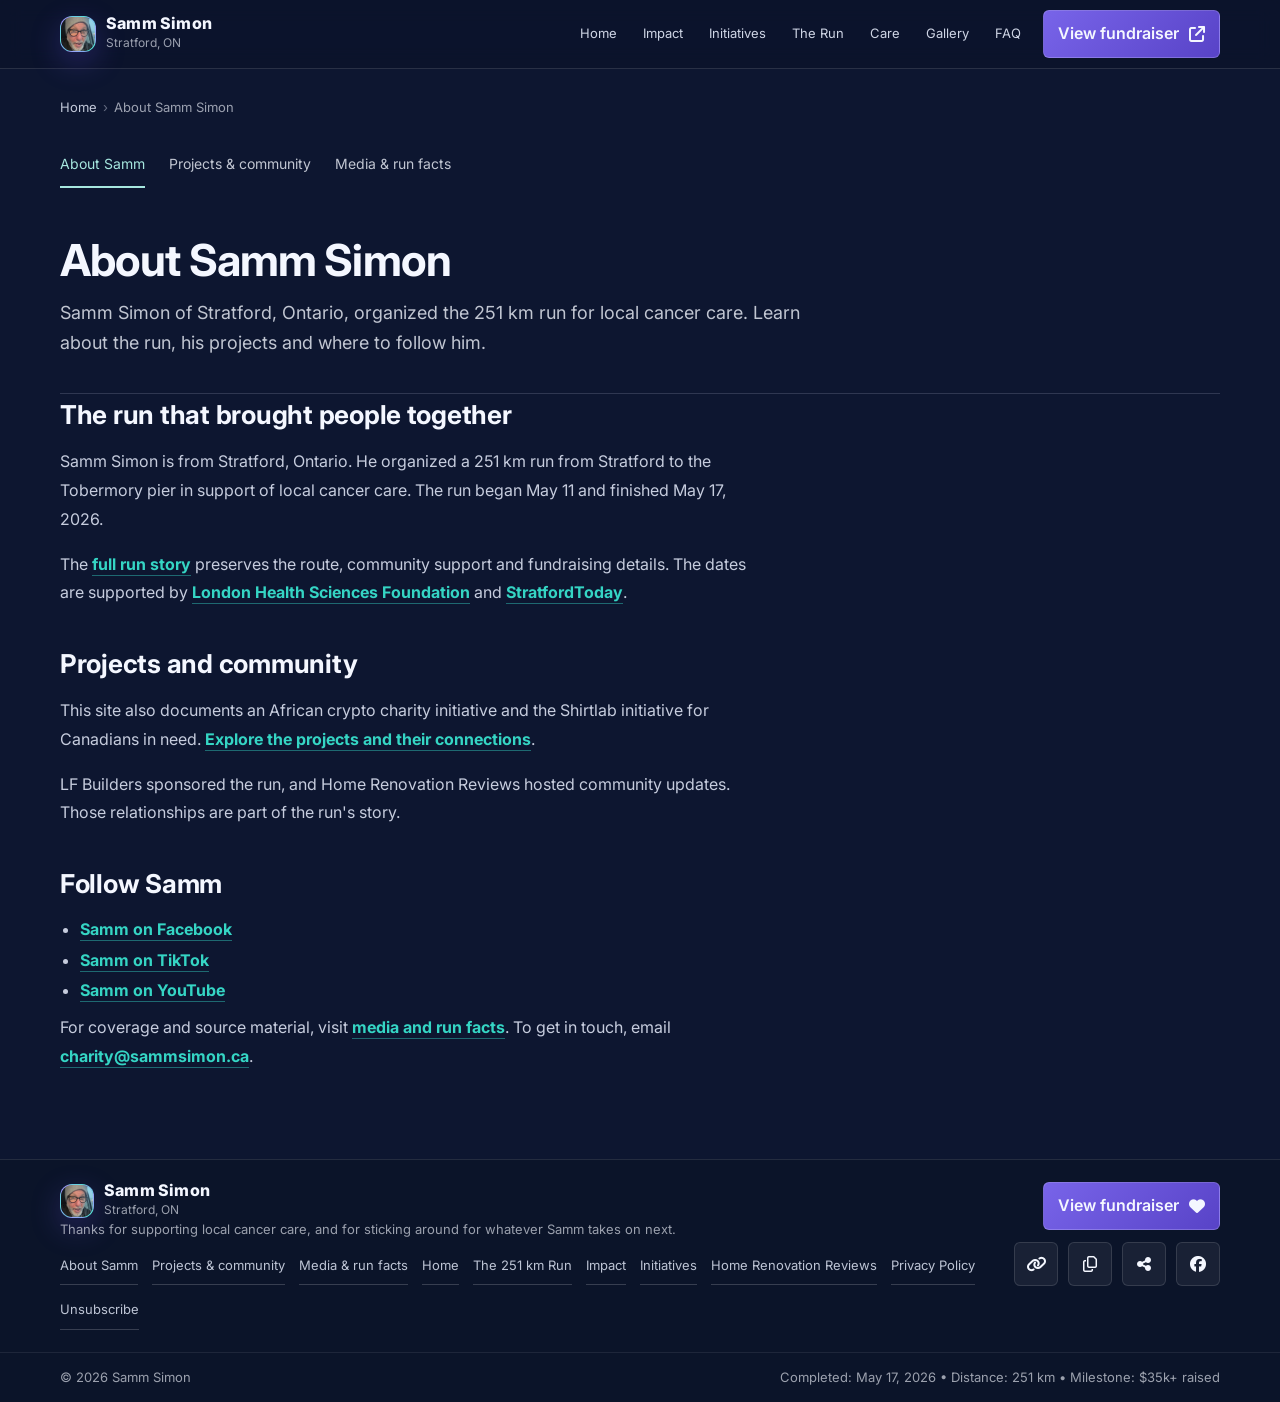
==== commit 2bb384f4: "Improve project discovery, styling and contextual ecosystem links" ====
--- a/about.html
+++ b/about.html
@@ -23,23 +23,44 @@
 
 		<script type="application/ld+json">{
   "@context": "https://schema.org",
-  "@type": "ProfilePage",
-  "@id": "https://sammsimon.ca/about.html#webpage",
-  "url": "https://sammsimon.ca/about.html",
-  "name": "About Samm Simon",
-  "description": "Samm Simon of Stratford, Ontario, organized the 251 km run for local cancer care. Learn about the run, his projects and where to follow him.",
-  "isPartOf": {
-    "@id": "https://sammsimon.ca/#website"
-  },
-  "about": {
-    "@id": "https://sammsimon.ca/#samm"
-  },
-  "mainEntity": {
-    "@type": "Person",
-    "@id": "https://sammsimon.ca/#samm",
-    "name": "Samm Simon",
-    "url": "https://sammsimon.ca/"
-  }
+  "@graph": [
+    {
+      "@type": "ProfilePage",
+      "@id": "https://sammsimon.ca/about.html#webpage",
+      "url": "https://sammsimon.ca/about.html",
+      "name": "About Samm Simon",
+      "description": "Samm Simon of Stratford, Ontario, organized the 251 km run for local cancer care. Learn about the run, his projects and where to follow him.",
+      "isPartOf": {
+        "@id": "https://sammsimon.ca/#website"
+      },
+      "about": {
+        "@id": "https://sammsimon.ca/#samm"
+      },
+      "mainEntity": {
+        "@type": "Person",
+        "@id": "https://sammsimon.ca/#samm",
+        "name": "Samm Simon",
+        "url": "https://sammsimon.ca/"
+      }
+    },
+    {
+      "@type": "BreadcrumbList",
+      "itemListElement": [
+        {
+          "@type": "ListItem",
+          "position": 1,
+          "name": "Home",
+          "item": "https://sammsimon.ca/"
+        },
+        {
+          "@type": "ListItem",
+          "position": 2,
+          "name": "About Samm Simon",
+          "item": "https://sammsimon.ca/about.html"
+        }
+      ]
+    }
+  ]
 }</script>
 
 		<link rel="icon" href="/public/gallery/samm-run-1.png" />
@@ -63,7 +84,7 @@
 			referrerpolicy="no-referrer"
 		/>
 
-		<link rel="stylesheet" href="/public/styles/styles.css?v=20260919-1" />
+		<link rel="stylesheet" href="/public/styles/styles.css?v=20260921-2" />
 		<!-- Google tag (gtag.js) -->
 		<script async src="https://www.googletagmanager.com/gtag/js?id=G-WMC7YJ90G8"></script>
 		<script>
@@ -115,7 +136,7 @@
 			</div>
 		</header>
 
-		<main id="main" class="writeup"><div class="container"><ol class="breadcrumb" aria-label="Breadcrumb"><li><a href="/">Home</a></li><li aria-current="page">About Samm Simon</li></ol><section class="writeup-hero"><h1 class="writeup-title">About Samm Simon</h1><p class="writeup-lede">Samm Simon of Stratford, Ontario, organized the 251 km run for local cancer care. Learn about the run, his projects and where to follow him.</p></section><div class="writeup-main"><section class="writeup-section"><h2>The run that brought people together</h2><p>Samm Simon is from Stratford, Ontario. He organized a 251 km run from Stratford to the Tobermory pier in support of local cancer care. The run began May 11 and finished May 17, 2026.</p><p>The <a href="initiatives/251-km-charity-run.html">full run story</a> preserves the route, community support and fundraising details. The dates are supported by <a href="https://lhsf.ca/news/stratford-man-runs-251-km-support-local-cancer-care-honour-wife">London Health Sciences Foundation</a> and <a href="https://www.stratfordtoday.ca/local-news/must-read-simon-raises-more-than-33000-with-week-long-run-from-stratford-to-tobermory-12318405">StratfordToday</a>.</p></section><section class="writeup-section"><h2>Projects and community</h2><p>This site also documents an African crypto charity initiative and the Shirtlab initiative for Canadians in need. <a href="projects.html">Explore the projects and their connections</a>.</p><p>LF Builders sponsored the run, and Home Renovation Reviews hosted community updates. Those relationships are part of the run's story.</p></section><section class="writeup-section"><h2>Follow Samm</h2><ul><li><a href="https://www.facebook.com/samm.siomon">Samm on Facebook</a></li><li><a href="https://www.tiktok.com/@sammsimon1968">Samm on TikTok</a></li><li><a href="https://www.youtube.com/@SammSimon">Samm on YouTube</a></li></ul><p>For coverage and source material, visit <a href="media.html">media and run facts</a>. To get in touch, email <a href="mailto:charity@sammsimon.ca">charity@sammsimon.ca</a>.</p></section></div><nav class="hero-ctas" aria-label="More about Samm"><a href="about.html">About Samm</a><a href="projects.html">Projects</a><a href="media.html">Media and run facts</a></nav></div></main>
+		<main id="main" class="writeup"><div class="container"><ol class="breadcrumb" aria-label="Breadcrumb"><li><a href="/">Home</a></li><li aria-current="page">About Samm Simon</li></ol><nav class="hub-nav" aria-label="Explore Samm Simon"><a href="/about.html" aria-current="page">About Samm</a><a href="/projects.html">Projects &amp; community</a><a href="/media.html">Media &amp; run facts</a></nav><section class="writeup-hero"><h1 class="writeup-title">About Samm Simon</h1><p class="writeup-lede">Samm Simon of Stratford, Ontario, organized the 251 km run for local cancer care. Learn about the run, his projects and where to follow him.</p></section><div class="writeup-main"><section class="writeup-section"><h2>The run that brought people together</h2><p>Samm Simon is from Stratford, Ontario. He organized a 251 km run from Stratford to the Tobermory pier in support of local cancer care. The run began May 11 and finished May 17, 2026.</p><p>The <a href="initiatives/251-km-charity-run.html">full run story</a> preserves the route, community support and fundraising details. The dates are supported by <a href="https://lhsf.ca/news/stratford-man-runs-251-km-support-local-cancer-care-honour-wife">London Health Sciences Foundation</a> and <a href="https://www.stratfordtoday.ca/local-news/must-read-simon-raises-more-than-33000-with-week-long-run-from-stratford-to-tobermory-12318405">StratfordToday</a>.</p></section><section class="writeup-section"><h2>Projects and community</h2><p>This site also documents an African crypto charity initiative and the Shirtlab initiative for Canadians in need. <a href="projects.html">Explore the projects and their connections</a>.</p><p>LF Builders sponsored the run, and Home Renovation Reviews hosted community updates. Those relationships are part of the run's story.</p></section><section class="writeup-section"><h2>Follow Samm</h2><ul><li><a href="https://www.facebook.com/samm.siomon">Samm on Facebook</a></li><li><a href="https://www.tiktok.com/@sammsimon1968">Samm on TikTok</a></li><li><a href="https://www.youtube.com/@SammSimon">Samm on YouTube</a></li></ul><p>For coverage and source material, visit <a href="media.html">media and run facts</a>. To get in touch, email <a href="mailto:charity@sammsimon.ca">charity@sammsimon.ca</a>.</p></section></div></div></main>
 
 		<footer class="footer" aria-label="Footer">
 			<div class="container footer-grid">
@@ -131,6 +152,9 @@
 						Thanks for supporting local cancer care, and for sticking around for whatever Samm takes on next.
 					</p>
 					<nav class="footer-links" aria-label="Footer">
+<a href="/about.html">About Samm</a>
+<a href="/projects.html">Projects &amp; community</a>
+<a href="/media.html">Media &amp; run facts</a>
 						<a href="/">Home</a>
 						<a href="/#story">The 251 km Run</a>
 						<a href="/#impact">Impact</a>
--- a/public/styles/styles.css
+++ b/public/styles/styles.css
@@ -3271,3 +3271,31 @@
     .video-top{padding:0 0 12px}
     .video-caption{padding:14px 0 0}
 }
+
+/* Project directory and consistent entity-hub navigation. */
+.hub-nav{display:flex;flex-wrap:wrap;gap:10px 24px;margin:24px 0;color:var(--muted);font-size:14px}
+.hub-nav a{padding:10px 0;text-decoration:none;border-bottom:2px solid transparent}
+.hub-nav a:hover,.hub-nav a[aria-current="page"]{color:#a6e7df;border-bottom-color:#a6e7df}
+.hub-nav a:focus-visible,.connection-card a:focus-visible{outline:2px solid #a6e7df;outline-offset:5px;border-radius:2px}
+.project-directory{display:grid;gap:56px;padding-top:32px}
+.project-directory h2{font-size:clamp(24px,3vw,32px);letter-spacing:-.025em;margin:0 0 18px}
+.project-feature{display:grid;grid-template-columns:minmax(0,1.5fr) minmax(220px,1fr);gap:24px 48px;padding:32px;border-left:3px solid #a6e7df;background:rgba(166,231,223,.045)}
+.project-feature p,.connection-card p,.connection-intro,.connection-summary p{color:var(--muted);line-height:1.8;max-width:68ch}
+.project-feature>.fine{grid-column:1/-1;margin:0}
+.connection-label{font-size:12px!important;text-transform:uppercase;letter-spacing:.13em;color:#a6e7df!important;font-weight:600;margin:0 0 14px}
+.project-facts{display:grid;gap:18px;margin:0}
+.project-facts dt{font-size:12px;color:var(--muted)}
+.project-facts dd{margin:5px 0 0;font-weight:600;font-size:20px}
+.connection-grid{display:grid;gap:24px 40px;margin-top:28px}
+.connection-grid-two{grid-template-columns:repeat(2,minmax(0,1fr))}
+.connection-card{display:flex;flex-direction:column;align-items:start;border-top:1px solid var(--reading-rule);padding:24px 0 0;min-width:0}
+.connection-card h3{font-size:23px;margin:0 0 10px;letter-spacing:-.02em}
+.connection-card p{margin:0 0 20px}
+.connection-card>.connection-label{margin-bottom:12px}
+.connection-card>a,.connection-links{margin-top:auto}
+.connection-card a,.connection-note a{color:#a6e7df;text-decoration:underline;text-underline-offset:4px;line-height:1.7}
+.connection-links{display:flex;flex-wrap:wrap;gap:12px 22px}
+.connection-note{border-top:1px solid var(--reading-rule);padding-top:28px}
+.connection-summary{border-top:1px solid var(--reading-rule)}
+@media(max-width:700px){.project-feature,.connection-grid-two{grid-template-columns:1fr}.project-feature{padding:24px}.project-directory{gap:40px}.project-facts{grid-template-columns:repeat(2,minmax(0,1fr))}.hub-nav{gap:8px 20px}}
+@media(max-width:380px){.project-facts{grid-template-columns:1fr}}
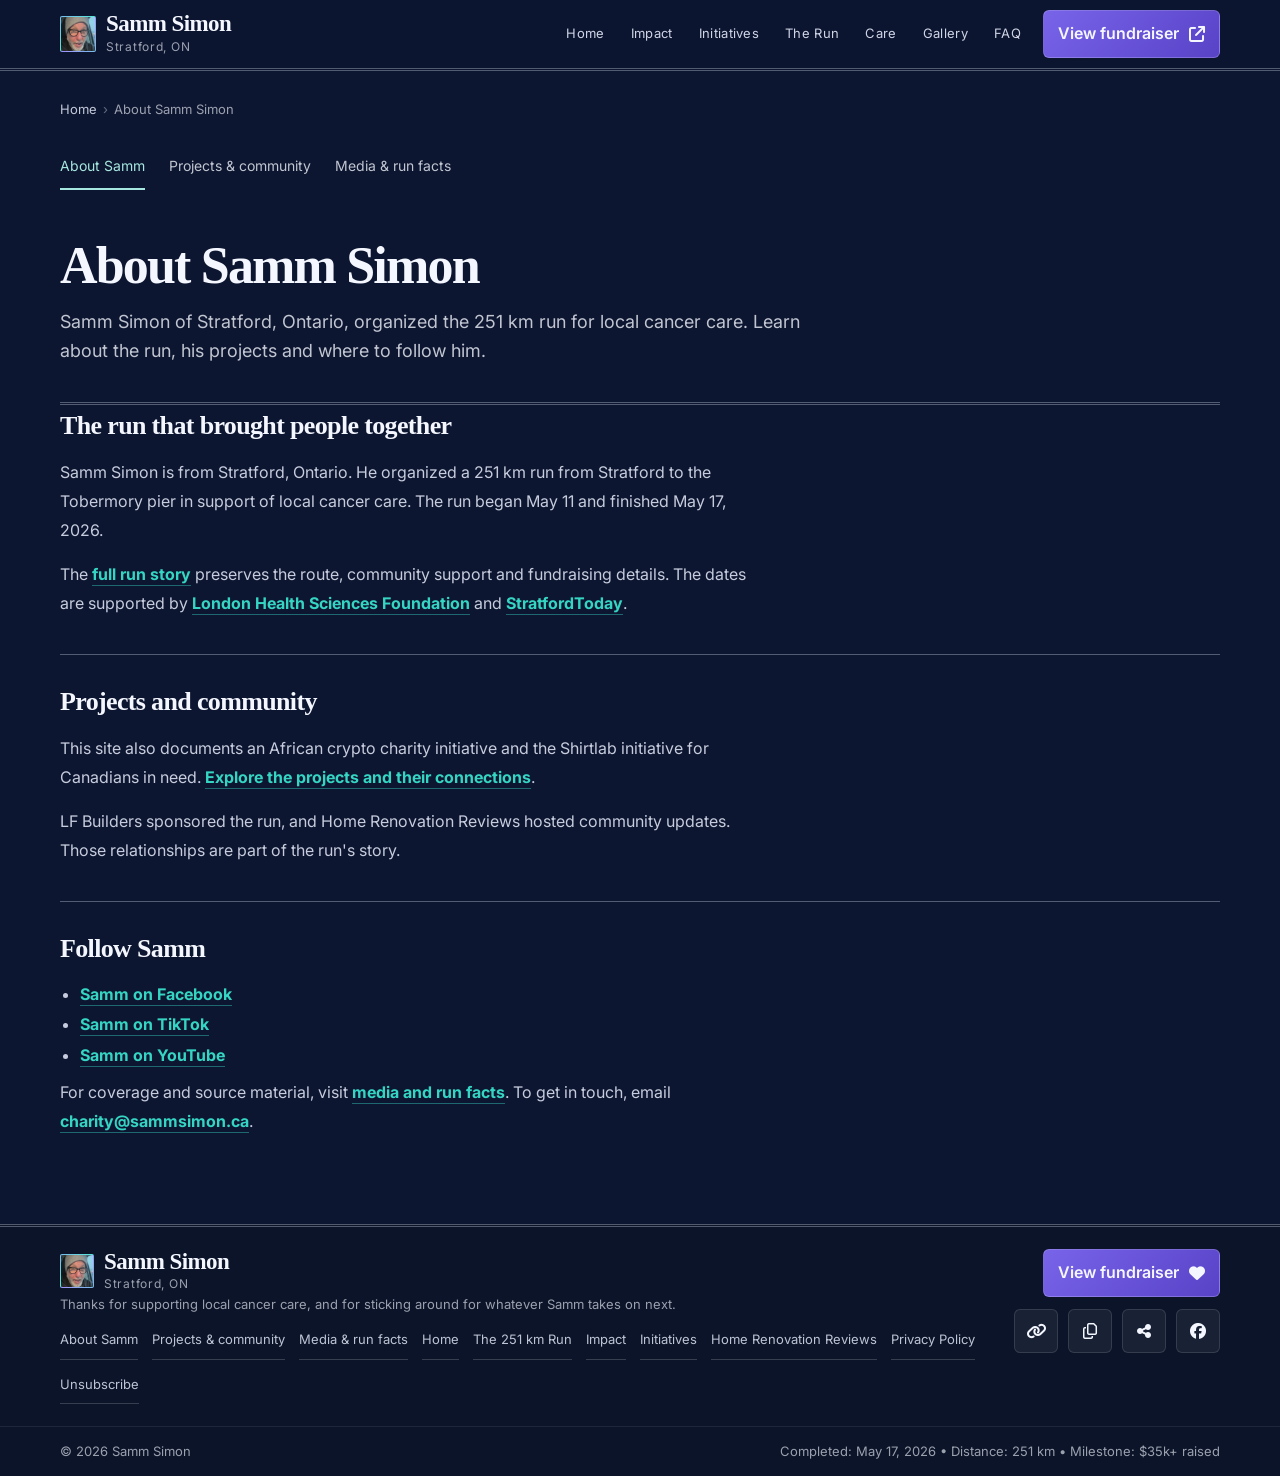
==== commit 9f749c3d: "Add subtle newspaper styling to Samm Simon site" ====
--- a/about.html
+++ b/about.html
@@ -84,7 +84,7 @@
 			referrerpolicy="no-referrer"
 		/>
 
-		<link rel="stylesheet" href="/public/styles/styles.css?v=20260921-2" />
+		<link rel="stylesheet" href="/public/styles/styles.css?v=20260926-1" />
 		<!-- Google tag (gtag.js) -->
 		<script async src="https://www.googletagmanager.com/gtag/js?id=G-WMC7YJ90G8"></script>
 		<script>
@@ -224,6 +224,6 @@
 			</a>
 		</nav>
 
-		<script src="/public/scripts/app.js?v=20260914-2" defer></script>
+		<script src="/public/scripts/app.js?v=20260922-1" defer></script>
 	</body>
 </html>
--- a/public/styles/styles.css
+++ b/public/styles/styles.css
@@ -3299,3 +3299,106 @@
 .connection-summary{border-top:1px solid var(--reading-rule)}
 @media(max-width:700px){.project-feature,.connection-grid-two{grid-template-columns:1fr}.project-feature{padding:24px}.project-directory{gap:40px}.project-facts{grid-template-columns:repeat(2,minmax(0,1fr))}.hub-nav{gap:8px 20px}}
 @media(max-width:380px){.project-facts{grid-template-columns:1fr}}
+
+/* The fundraiser keeps a direct link when its optional widget is not loaded. */
+.fundraiser-actions{display:flex;align-items:center;justify-content:center;flex-wrap:wrap;gap:12px 22px;margin:20px auto 0}
+.fundraiser-actions .text-link{max-width:28ch}
+#gofundme .gfm-embed:empty{display:none}
+
+.story-widget-play{width:100%;height:100%;display:flex;flex-direction:column;align-items:center;justify-content:center;gap:12px;border:0;background:linear-gradient(150deg,#172743,#0b152b);color:#fff;cursor:pointer;font:inherit;font-weight:600;text-align:center}
+.story-widget-play:hover{background:linear-gradient(150deg,#1d3554,#112544)}
+.story-widget-play:focus-visible{outline:3px solid #a6e7df;outline-offset:-5px}
+
+/* A light newspaper treatment over the existing dark palette and page grids. */
+:root{
+    --editorial-serif:Georgia,"Palatino Linotype","Book Antiqua",serif;
+    --editorial-rule:rgba(234,240,255,.32);
+}
+.site-header{
+    background:rgba(13,22,48,.94);
+    border-bottom:3px double var(--editorial-rule);
+}
+.brand-mark{border-radius:2px;box-shadow:none}
+.brand-name{
+    font-family:var(--editorial-serif);
+    font-size:23px;
+    font-weight:700;
+    letter-spacing:-.025em;
+}
+.brand-loc{letter-spacing:.06em}
+.nav-link{border-radius:2px;letter-spacing:.025em}
+.footer{border-top:3px double var(--editorial-rule)}
+
+.edition-line{
+    display:grid;
+    grid-template-columns:1fr auto 1fr;
+    align-items:center;
+    gap:16px;
+    margin-top:24px;
+    padding:9px 0;
+    border-top:3px double var(--editorial-rule);
+    border-bottom:1px solid var(--editorial-rule);
+    color:var(--muted2);
+    font-size:11px;
+    font-weight:700;
+    letter-spacing:.08em;
+}
+.edition-line span:nth-child(2){font-family:var(--editorial-serif);font-size:13px;letter-spacing:.015em;color:var(--text)}
+.edition-line span:last-child{text-align:right}
+.hero{padding-top:clamp(32px,4.5vw,58px)}
+.kicker{font-family:var(--editorial-serif);font-size:15px;font-style:italic;letter-spacing:0}
+.hero-title,.section-title,.shirtlab-copy h2,.writeup-title,
+.project-directory h2,.email-signup-title,.connection-card h3{
+    font-family:var(--editorial-serif);
+    font-weight:700;
+    letter-spacing:-.035em;
+}
+.hero-title{font-size:clamp(40px,4.25vw,58px);line-height:1.06}
+.hero-note{padding-top:12px;border-top:1px solid var(--editorial-rule)}
+.section-title{line-height:1.16}
+.section-divider{
+    height:5px;
+    background:none;
+    border-top:1px solid var(--editorial-rule);
+    border-bottom:1px solid var(--editorial-rule);
+}
+.chapter-intro,.impact-when,.timeline-when,.writeup-when{
+    letter-spacing:.055em;
+    font-weight:700;
+}
+.impact-card h3,.timeline-body h3,.card h3,.care-card h3,
+.beneficiary-title,.story-widget h3,.writeup-section h2,.aside-card h2{
+    font-family:var(--editorial-serif);
+    font-weight:700;
+    letter-spacing:-.025em;
+}
+.impact-card h3{font-size:clamp(23px,2.6vw,29px)}
+.card,.care-card,.beneficiary-card,.impact-card:not(.impact-flagship),
+.timeline-item,.connection-card{border-top:3px double var(--editorial-rule)}
+.writeup-hero{border-bottom:3px double var(--editorial-rule)}
+.writeup-title{font-size:clamp(34px,5vw,52px);line-height:1.06}
+.writeup-section + .writeup-section{padding-top:26px;border-top:1px solid var(--editorial-rule)}
+.video-caption,.short-film figcaption,.writeup-figure figcaption,
+.route-caption{font-family:var(--editorial-serif);font-style:italic;font-weight:400}
+.video-caption,.short-film figcaption,.writeup-figure figcaption{
+    border-top:1px solid var(--editorial-rule);
+    margin-top:12px;
+    padding-top:10px;
+}
+.video-card{border-top:2px solid var(--brand2)}
+.impact-media img,.gimg img,.writeup-figure img{border-radius:2px}
+
+@media (min-width:760px){
+    .impact-card:last-child{border-left:1px solid var(--editorial-rule);padding-left:28px}
+}
+@media (max-width:700px){
+    .edition-line{grid-template-columns:1fr auto;gap:10px;font-size:10px;letter-spacing:.035em}
+    .edition-line span:nth-child(2){display:none}
+}
+@media (max-width:480px){
+    .brand-name{font-size:18px}
+    .brand-loc{letter-spacing:0}
+    .hero-title{font-size:clamp(36px,9vw,44px)}
+    .edition-line{margin-top:16px}
+    .writeup-title{font-size:clamp(32px,9vw,42px)}
+}
